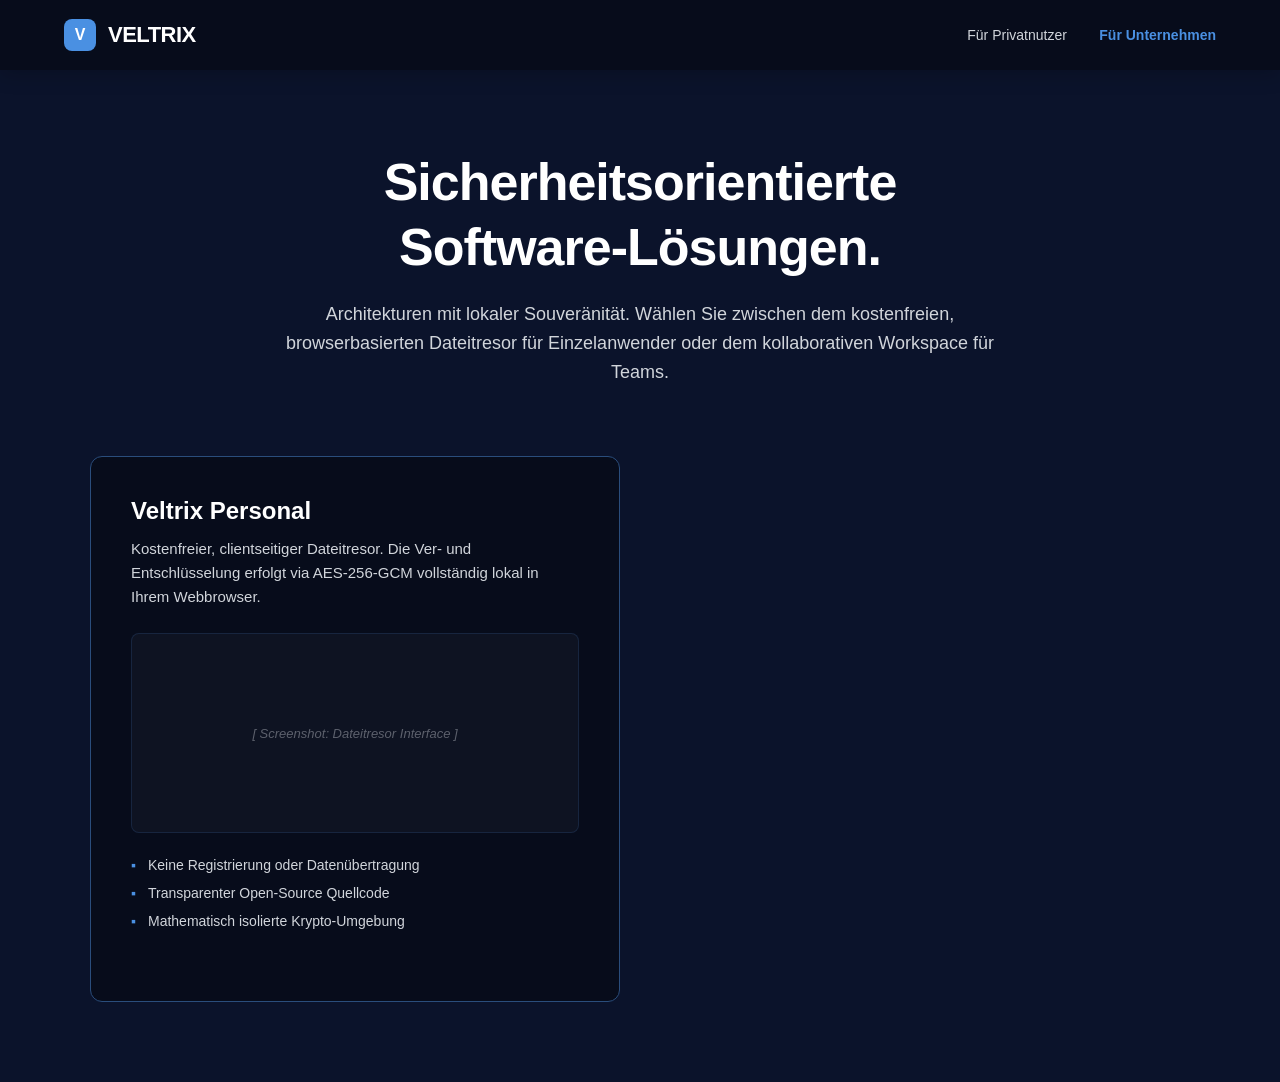
==== index.html @ bc8dcb44 "Remove Veltrix Business features and descriptions Removed several lines of text and features related" ====
<!DOCTYPE html>
<html lang="de">
<head>
    <meta charset="UTF-8">
    <meta name="viewport" content="width=device-width, initial-scale=1.0">
    <title>Veltrix | Secure Data Solutions</title>
    <style>
        /* Farbpalette definieren */
        :root {
            --midnight-navy: #0B132B; /* Satter, tiefer Grundton */
            --midnight-dark: #070C1B; /* Nuance dunkler für Tiefenwirkung */
            --steel-blue: #4A90E2;    /* Hochwertiger Akzentton */
            --steel-muted: #2A4D7C;   /* Dezente Rahmen und Linien */
            --ice-grey: #D1D5DB;      /* Erstklassige Textlesbarkeit */
            --white: #FFFFFF;         /* Reine Kontraste */
        }

        /* Basis-Reset & Typografie */
        * {
            box-sizing: border-box;
            margin: 0;
            padding: 0;
        }
        body {
            font-family: -apple-system, BlinkMacSystemFont, "Segoe UI", Roboto, Helvetica, Arial, sans-serif;
            background-color: var(--midnight-navy);
            color: var(--ice-grey);
            min-height: 100vh;
            display: flex;
            flex-direction: column;
            justify-content: space-between;
            overflow-x: hidden;
        }

        /* Subtile, edle Animation beim Laden */
        @keyframes fadeIn {
            from { opacity: 0; transform: translateY(10px); }
            to { opacity: 1; transform: translateY(0); }
        }

        /* Header & Navigation */
        header {
            background-color: var(--midnight-dark);
            border-b: 1px solid var(--steel-muted);
            box-shadow: 0 4px 20px rgba(0, 0, 0, 0.2);
            position: sticky;
            top: 0;
            z-index: 100;
        }
        .header-container {
            max-width: 1200px;
            margin: 0 auto;
            padding: 0 24px;
            height: 70px;
            display: flex;
            align-items: center;
            justify-content: space-between;
        }
        .logo-area {
            display: flex;
            align-items: center;
            gap: 12px;
        }
        .app-icon {
            width: 32px;
            height: 32px;
            background-color: var(--steel-blue);
            border-radius: 8px;
            display: flex;
            align-items: center;
            justify-content: center;
            font-weight: 800;
            color: var(--white);
            font-size: 16px;
        }
        .logo-text {
            font-size: 22px;
            font-weight: 700;
            color: var(--white);
            letter-spacing: -0.5px;
        }
        nav a {
            font-size: 14px;
            font-weight: 500;
            text-decoration: none;
            margin-left: 28px;
            transition: color 0.25s ease;
        }
        .nav-personal { color: var(--ice-grey); }
        .nav-personal:hover { color: var(--white); }
        .nav-business { color: var(--steel-blue); font-weight: 600; }
        .nav-business:hover { color: #6ba4e8; }

        /* Hauptbereich */
        main {
            flex: 1;
            display: flex;
            flex-direction: column;
            align-items: center;
            justify-content: center;
            padding: 80px 24px;
            max-width: 1200px;
            margin: 0 auto;
            width: 100%;
            animation: fadeIn 0.8s ease-out;
        }
        .hero {
            text-align: center;
            max-width: 750px;
            margin-bottom: 70px;
        }
        h1 {
            font-size: 38px;
            font-weight: 700;
            color: var(--white);
            letter-spacing: -1px;
            line-height: 1.25;
            margin-bottom: 20px;
        }
        @media (min-width: 768px) {
            h1 { font-size: 52px; }
        }
        .subtitle {
            font-size: 18px;
            color: var(--ice-grey);
            line-height: 1.6;
            font-weight: 400;
        }

        /* Zwei-Säulen-Layout */
        .grid {
            display: grid;
            grid-template-columns: 1fr;
            gap: 40px;
            width: 100%;
            max-width: 1100px;
        }
        @media (min-width: 768px) {
            .grid { grid-template-columns: 1fr 1fr; }
        }

        /* Card Design: Ruhig, mathematisch exakt */
        .card {
            background-color: var(--midnight-dark);
            border: 1px solid var(--steel-muted);
            border-radius: 12px;
            padding: 40px;
            display: flex;
            flex-direction: column;
            justify-content: space-between;
            transition: transform 0.3s ease, border-color 0.3s ease;
        }
        .card:hover {
            transform: translateY(-4px);
            border-color: var(--steel-blue);
        }

        .card-header {
            margin-bottom: 24px;
        }
        .card-title {
            font-size: 24px;
            font-weight: 600;
            color: var(--white);
            margin-bottom: 12px;
        }
        .card-description {
            font-size: 15px;
            color: var(--ice-grey);
            line-height: 1.6;
        }

        /* Platzhalter für echte Software-Screenshots */
        .screenshot-container {
            width: 100%;
            height: 200px;
            background-color: rgba(255, 255, 255, 0.03);
            border: 1px solid rgba(74, 144, 226, 0.15);
            border-radius: 8px;
            margin: 24px 0;
            display: flex;
            align-items: center;
            justify-content: center;
            overflow: hidden;
        }
        .screenshot-placeholder {
            font-size: 13px;
            color: rgba(209, 213, 219, 0.4);
            font-style: italic;
        }
        /* Wenn du Screenshots hast, ersetzt du das div oben durch:
           <img src="img/screenshot.png" alt="Veltrix Software" class="screenshot-img"> */
        .screenshot-img {
            width: 100%;
            height: 100%;
            object-fit: cover;
        }

        /* Taktvolle Feature-Listen */
        .feature-list {
            list-style: none;
            margin-bottom: 32px;
        }
        .feature-item {
            font-size: 14px;
            color: var(--ice-grey);
            margin-bottom: 12px;
            display: flex;
            align-items: center;
        }
        .bullet {
            color: var(--steel-blue);
            margin-right: 12px;
            font-weight: bold;
        }

        /* Buttons ohne Schnörkel */
        .btn {
            display: block;
            width: 100%;
            text-align: center;
            text-decoration: none;
            padding: 14px 24px;
            border-radius: 6px;
            font-size: 15px;
            font-weight: 600;
            transition: background-color 0.2s ease, color 0.2s ease;
        }
        .btn-personal {
            background-color: transparent;
            color: var(--white);
            border: 1px solid var(--ice-grey);
        }
        .btn-personal:hover {
            background-color: var(--white);
            color: var(--midnight-navy);
        }
        .btn-business {
            background-color: var(--steel-blue);
            color: var(--white);
            border: 1px solid var(--steel-blue);
        }
        .btn-business:hover {
            background-color: #357ABD;
            border-color: #357ABD;
        }

        /* Footer */
        footer {
            background-color: var(--midnight-dark);
            border-top: 1px solid rgba(7A, 144, 226, 0.1);
            padding: 24px;
            text-align: center;
            font-size: 13px;
            color: rgba(209, 213, 219, 0.5);
        }
    </style>
</head>
<body>

    <!-- Header / Navigation -->
    <header>
        <div class="header-container">
            <div class="logo-area">
                <!-- Einheitliches, schlichtes App-Icon (V-Symbol im Quadrat) -->
                <div class="app-icon">V</div>
                <div class="logo-text">VELTRIX</div>
            </div>
            <nav>
                <a href="/personal.html" class="nav-personal">Für Privatnutzer</a>
                <a href="/business.html" class="nav-business">Für Unternehmen</a>
            </nav>
        </div>
    </header>

    <!-- Main Content -->
    <main>
        <div class="hero">
            <h1>Sicherheitsorientierte Software-Lösungen.</h1>
            <p class="subtitle">
                Architekturen mit lokaler Souveränität. Wählen Sie zwischen dem kostenfreien, browserbasierten Dateitresor für Einzelanwender oder dem kollaborativen Workspace für Teams.
            </p>
        </div>

        <!-- Zwei-Spalten-Layout -->
        <div class="grid">
            
            <!-- Säule 1: Veltrix Personal -->
            <div class="card">
                <div>
                    <div class="card-header">
                        <div class="card-title">Veltrix Personal</div>
                        <p class="card-description">
                            Kostenfreier, clientseitiger Dateitresor. Die Ver- und Entschlüsselung erfolgt via AES-256-GCM vollständig lokal in Ihrem Webbrowser.
                        </p>
                    </div>

                    <!-- Screenshot Platzhalter (Hier später dein Bild rein) -->
                    <div class="screenshot-container">
                        <div class="screenshot-placeholder">[ Screenshot: Dateitresor Interface ]</div>
                    </div>

                    <ul class="feature-list">
                        <li class="feature-item"><span class="bullet">▪</span> Keine Registrierung oder Datenübertragung</li>
                        <li class="feature-item"><span class="bullet">▪</span> Transparenter Open-Source Quellcode</li>
                        <li class="feature-item"><span class="bullet">▪</span> Mathematisch isolierte Krypto-Umgebung</li>
                    </ul>
                </div>
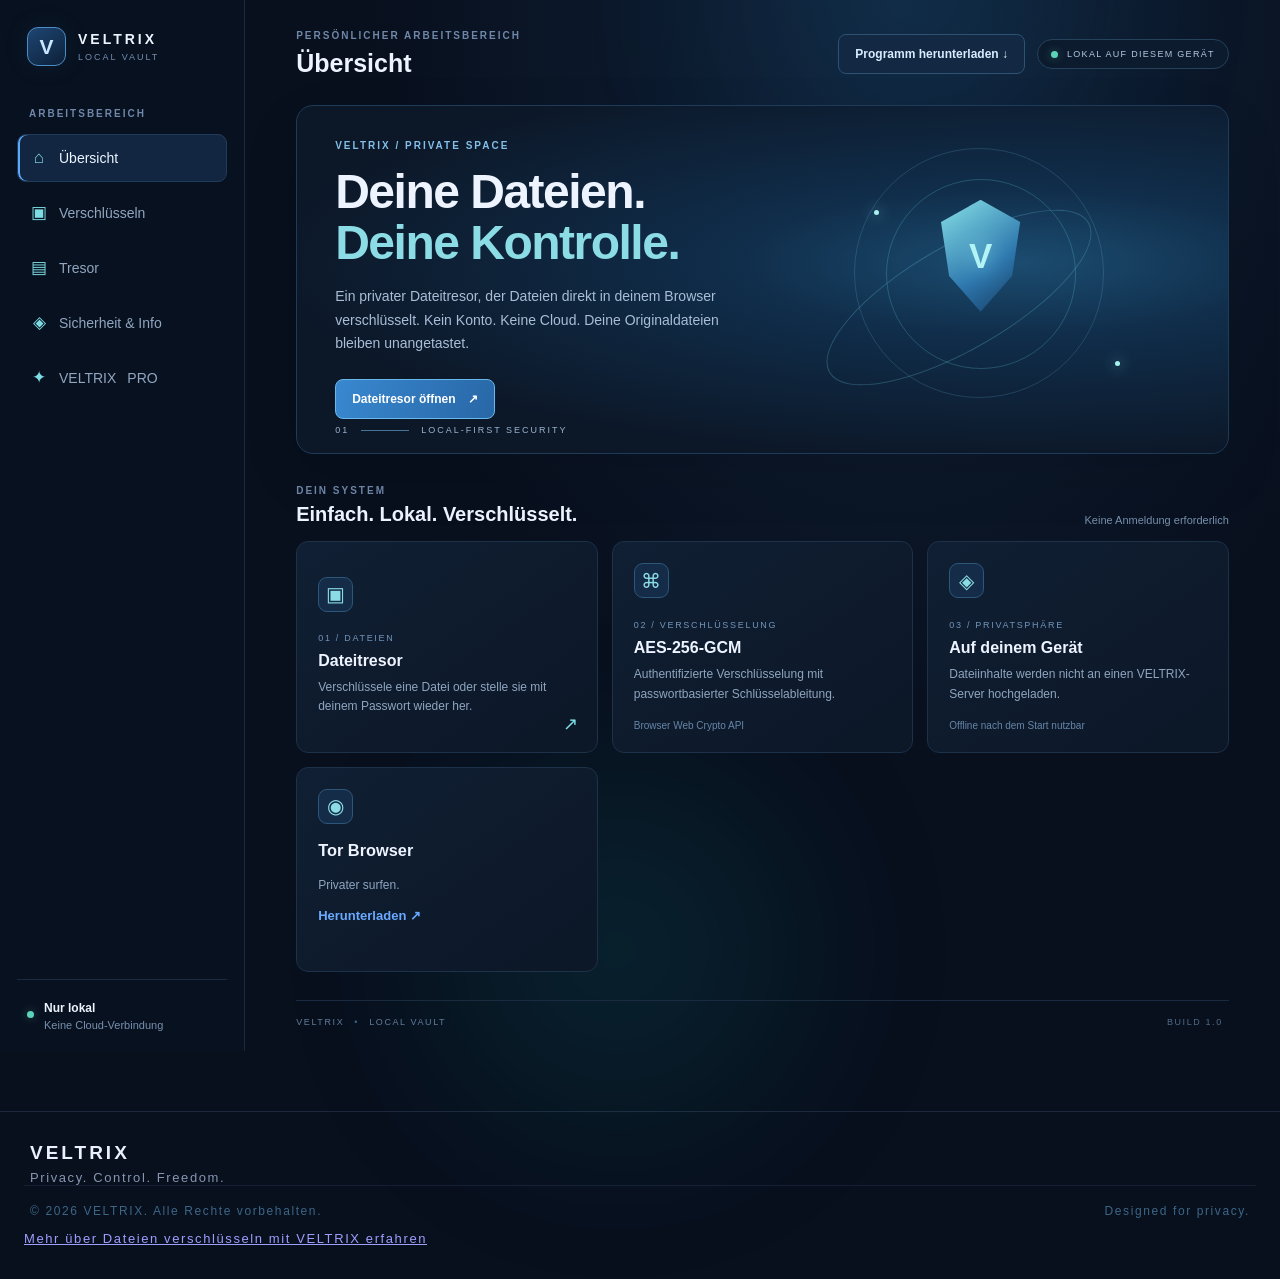
==== commit 02fe5458: "Refactor index.html with new metadata and structure Updated HTML structure and metadata for VELTRIX " ====
--- a/index.html
+++ b/index.html
@@ -1,310 +1,648 @@
-<!DOCTYPE html>
+<!doctype html>
 <html lang="de">
 <head>
-    <meta charset="UTF-8">
-    <meta name="viewport" content="width=device-width, initial-scale=1.0">
-    <title>Veltrix | Secure Data Solutions</title>
-    <style>
-        /* Farbpalette definieren */
-        :root {
-            --midnight-navy: #0B132B; /* Satter, tiefer Grundton */
-            --midnight-dark: #070C1B; /* Nuance dunkler für Tiefenwirkung */
-            --steel-blue: #4A90E2;    /* Hochwertiger Akzentton */
-            --steel-muted: #2A4D7C;   /* Dezente Rahmen und Linien */
-            --ice-grey: #D1D5DB;      /* Erstklassige Textlesbarkeit */
-            --white: #FFFFFF;         /* Reine Kontraste */
-        }
-
-        /* Basis-Reset & Typografie */
-        * {
-            box-sizing: border-box;
-            margin: 0;
-            padding: 0;
-        }
-        body {
-            font-family: -apple-system, BlinkMacSystemFont, "Segoe UI", Roboto, Helvetica, Arial, sans-serif;
-            background-color: var(--midnight-navy);
-            color: var(--ice-grey);
-            min-height: 100vh;
-            display: flex;
-            flex-direction: column;
-            justify-content: space-between;
-            overflow-x: hidden;
-        }
-
-        /* Subtile, edle Animation beim Laden */
-        @keyframes fadeIn {
-            from { opacity: 0; transform: translateY(10px); }
-            to { opacity: 1; transform: translateY(0); }
-        }
-
-        /* Header & Navigation */
-        header {
-            background-color: var(--midnight-dark);
-            border-b: 1px solid var(--steel-muted);
-            box-shadow: 0 4px 20px rgba(0, 0, 0, 0.2);
-            position: sticky;
-            top: 0;
-            z-index: 100;
-        }
-        .header-container {
-            max-width: 1200px;
-            margin: 0 auto;
-            padding: 0 24px;
-            height: 70px;
-            display: flex;
-            align-items: center;
-            justify-content: space-between;
-        }
-        .logo-area {
-            display: flex;
-            align-items: center;
-            gap: 12px;
-        }
-        .app-icon {
-            width: 32px;
-            height: 32px;
-            background-color: var(--steel-blue);
-            border-radius: 8px;
-            display: flex;
-            align-items: center;
-            justify-content: center;
-            font-weight: 800;
-            color: var(--white);
-            font-size: 16px;
-        }
-        .logo-text {
-            font-size: 22px;
-            font-weight: 700;
-            color: var(--white);
-            letter-spacing: -0.5px;
-        }
-        nav a {
-            font-size: 14px;
-            font-weight: 500;
-            text-decoration: none;
-            margin-left: 28px;
-            transition: color 0.25s ease;
-        }
-        .nav-personal { color: var(--ice-grey); }
-        .nav-personal:hover { color: var(--white); }
-        .nav-business { color: var(--steel-blue); font-weight: 600; }
-        .nav-business:hover { color: #6ba4e8; }
-
-        /* Hauptbereich */
-        main {
-            flex: 1;
-            display: flex;
-            flex-direction: column;
-            align-items: center;
-            justify-content: center;
-            padding: 80px 24px;
-            max-width: 1200px;
-            margin: 0 auto;
-            width: 100%;
-            animation: fadeIn 0.8s ease-out;
-        }
-        .hero {
-            text-align: center;
-            max-width: 750px;
-            margin-bottom: 70px;
-        }
-        h1 {
-            font-size: 38px;
-            font-weight: 700;
-            color: var(--white);
-            letter-spacing: -1px;
-            line-height: 1.25;
-            margin-bottom: 20px;
-        }
-        @media (min-width: 768px) {
-            h1 { font-size: 52px; }
-        }
-        .subtitle {
-            font-size: 18px;
-            color: var(--ice-grey);
-            line-height: 1.6;
-            font-weight: 400;
-        }
-
-        /* Zwei-Säulen-Layout */
-        .grid {
-            display: grid;
-            grid-template-columns: 1fr;
-            gap: 40px;
-            width: 100%;
-            max-width: 1100px;
-        }
-        @media (min-width: 768px) {
-            .grid { grid-template-columns: 1fr 1fr; }
-        }
-
-        /* Card Design: Ruhig, mathematisch exakt */
-        .card {
-            background-color: var(--midnight-dark);
-            border: 1px solid var(--steel-muted);
-            border-radius: 12px;
-            padding: 40px;
-            display: flex;
-            flex-direction: column;
-            justify-content: space-between;
-            transition: transform 0.3s ease, border-color 0.3s ease;
-        }
-        .card:hover {
-            transform: translateY(-4px);
-            border-color: var(--steel-blue);
-        }
-
-        .card-header {
-            margin-bottom: 24px;
-        }
-        .card-title {
-            font-size: 24px;
-            font-weight: 600;
-            color: var(--white);
-            margin-bottom: 12px;
-        }
-        .card-description {
-            font-size: 15px;
-            color: var(--ice-grey);
-            line-height: 1.6;
-        }
-
-        /* Platzhalter für echte Software-Screenshots */
-        .screenshot-container {
-            width: 100%;
-            height: 200px;
-            background-color: rgba(255, 255, 255, 0.03);
-            border: 1px solid rgba(74, 144, 226, 0.15);
-            border-radius: 8px;
-            margin: 24px 0;
-            display: flex;
-            align-items: center;
-            justify-content: center;
-            overflow: hidden;
-        }
-        .screenshot-placeholder {
-            font-size: 13px;
-            color: rgba(209, 213, 219, 0.4);
-            font-style: italic;
-        }
-        /* Wenn du Screenshots hast, ersetzt du das div oben durch:
-           <img src="img/screenshot.png" alt="Veltrix Software" class="screenshot-img"> */
-        .screenshot-img {
-            width: 100%;
-            height: 100%;
-            object-fit: cover;
-        }
-
-        /* Taktvolle Feature-Listen */
-        .feature-list {
-            list-style: none;
-            margin-bottom: 32px;
-        }
-        .feature-item {
-            font-size: 14px;
-            color: var(--ice-grey);
-            margin-bottom: 12px;
-            display: flex;
-            align-items: center;
-        }
-        .bullet {
-            color: var(--steel-blue);
-            margin-right: 12px;
-            font-weight: bold;
-        }
-
-        /* Buttons ohne Schnörkel */
-        .btn {
-            display: block;
-            width: 100%;
-            text-align: center;
-            text-decoration: none;
-            padding: 14px 24px;
-            border-radius: 6px;
-            font-size: 15px;
-            font-weight: 600;
-            transition: background-color 0.2s ease, color 0.2s ease;
-        }
-        .btn-personal {
-            background-color: transparent;
-            color: var(--white);
-            border: 1px solid var(--ice-grey);
-        }
-        .btn-personal:hover {
-            background-color: var(--white);
-            color: var(--midnight-navy);
-        }
-        .btn-business {
-            background-color: var(--steel-blue);
-            color: var(--white);
-            border: 1px solid var(--steel-blue);
-        }
-        .btn-business:hover {
-            background-color: #357ABD;
-            border-color: #357ABD;
-        }
-
-        /* Footer */
-        footer {
-            background-color: var(--midnight-dark);
-            border-top: 1px solid rgba(7A, 144, 226, 0.1);
-            padding: 24px;
-            text-align: center;
-            font-size: 13px;
-            color: rgba(209, 213, 219, 0.5);
-        }
-    </style>
+  <link rel="icon" type="image/png" href="logo.png">
+  <meta charset="utf-8">
+  <meta name="viewport" content="width=device-width, initial-scale=1">
+  <meta name="color-scheme" content="dark">
+
+  <title>VELTRIX – Local Tools & Pro Experience</title>
+
+  <meta name="description" content="VELTRIX bietet lokale Dateiverwaltung, Verschlüsselung und eine erweiterte Premium-Erfahrung.">
+
+  <meta name="robots" content="index, follow">
+
+  <meta http-equiv="Content-Security-Policy" content="default-src 'self' blob: data:; script-src 'self'; style-src 'self'; img-src 'self' data:; connect-src 'self'; object-src 'none'; base-uri 'self'; form-action 'none'">
+
+  <link rel="stylesheet" href="style.css">
+  <script src="app.js" defer></script>
 </head>
+
 <body>
-
-    <!-- Header / Navigation -->
-    <header>
-        <div class="header-container">
-            <div class="logo-area">
-                <!-- Einheitliches, schlichtes App-Icon (V-Symbol im Quadrat) -->
-                <div class="app-icon">V</div>
-                <div class="logo-text">VELTRIX</div>
-            </div>
-            <nav>
-                <a href="/personal.html" class="nav-personal">Für Privatnutzer</a>
-                <a href="/business.html" class="nav-business">Für Unternehmen</a>
-            </nav>
-        </div>
-    </header>
-
-    <!-- Main Content -->
-    <main>
+  <div class="ambient ambient-one"></div>
+  <div class="ambient ambient-two"></div>
+
+  <div class="shell">
+
+    <aside class="sidebar">
+      <a class="brand" href="#home" aria-label="VELTRIX Übersicht">
+        <span class="brand-mark">V</span>
+        <span class="brand-copy">
+          <strong>VELTRIX</strong>
+          <small>LOCAL VAULT</small>
+        </span>
+      </a>
+
+      <div class="nav-caption">ARBEITSBEREICH</div>
+
+      <button class="nav-item active" data-view="home">
+        <span class="nav-symbol">⌂</span> Übersicht
+      </button>
+
+      <button class="nav-item" data-view="vault">
+        <span class="nav-symbol">▣</span> Verschlüsseln
+      </button>
+
+      <button class="nav-item" data-view="safe">
+        <span class="nav-symbol">▤</span> Tresor
+      </button>
+
+      <button class="nav-item" data-view="privacy">
+        <span class="nav-symbol">◈</span> Sicherheit & Info
+      </button>
+
+      <button class="nav-item pro-nav-item" data-view="pro">
+        <span class="nav-symbol">✦</span>
+        VELTRIX
+        <span class="pro-nav-label">PRO</span>
+      </button>
+
+      <div class="sidebar-bottom">
+        <span class="status-dot"></span>
+        <div>
+          <strong>Nur lokal</strong>
+          <small>Keine Cloud-Verbindung</small>
+        </div>
+      </div>
+    </aside>
+
+    <main class="main">
+
+      <header class="topbar">
+        <div>
+          <div class="eyebrow">PERSÖNLICHER ARBEITSBEREICH</div>
+          <h1 id="page-title">Übersicht</h1>
+        </div>
+
+        <div class="top-actions">
+          <a class="button button-secondary download-button"
+             href="VELTRIX-Programm.zip" download>
+            Programm herunterladen ↓
+          </a>
+
+          <div class="local-badge">
+            <span class="status-dot"></span>
+            LOKAL AUF DIESEM GERÄT
+          </div>
+        </div>
+      </header>
+
+      <!-- HOME -->
+      <section class="view active" id="view-home">
+
         <div class="hero">
-            <h1>Sicherheitsorientierte Software-Lösungen.</h1>
-            <p class="subtitle">
-                Architekturen mit lokaler Souveränität. Wählen Sie zwischen dem kostenfreien, browserbasierten Dateitresor für Einzelanwender oder dem kollaborativen Workspace für Teams.
+          <div class="hero-copy">
+            <div class="eyebrow hero-eyebrow">VELTRIX / PRIVATE SPACE</div>
+
+            <h2>Deine Dateien.<br><em>Deine Kontrolle.</em></h2>
+
+            <p>
+              Ein privater Dateitresor, der Dateien direkt in deinem
+              Browser verschlüsselt. Kein Konto. Keine Cloud.
+              Deine Originaldateien bleiben unangetastet.
             </p>
-        </div>
-
-        <!-- Zwei-Spalten-Layout -->
-        <div class="grid">
+
+            <button class="button button-primary" data-go="vault">
+              Dateitresor öffnen <span>↗</span>
+            </button>
+          </div>
+
+          <div class="hero-art" aria-hidden="true">
+            <div class="halo halo-a"></div>
+            <div class="halo halo-b"></div>
+            <div class="orbit"></div>
+            <div class="gem"><span>V</span></div>
+            <div class="spark spark-a"></div>
+            <div class="spark spark-b"></div>
+          </div>
+
+          <div class="hero-foot">
+            <span>01</span>
+            <span class="hero-line"></span>
+            <span>LOCAL-FIRST SECURITY</span>
+          </div>
+        </div>
+
+        <div class="section-head">
+          <div>
+            <div class="eyebrow">DEIN SYSTEM</div>
+            <h3>Einfach. Lokal. Verschlüsselt.</h3>
+          </div>
+          <span class="quiet">Keine Anmeldung erforderlich</span>
+        </div>
+
+        <div class="feature-grid">
+
+          <button class="feature-card" data-go="vault">
+            <span class="feature-icon">▣</span>
+            <span class="feature-tag">01 / DATEIEN</span>
+            <h4>Dateitresor</h4>
+            <p>Verschlüssele eine Datei oder stelle sie mit deinem Passwort wieder her.</p>
+            <span class="card-arrow">↗</span>
+          </button>
+
+          <div class="feature-card static-card">
+            <span class="feature-icon">⌘</span>
+            <span class="feature-tag">02 / VERSCHLÜSSELUNG</span>
+            <h4>AES-256-GCM</h4>
+            <p>Authentifizierte Verschlüsselung mit passwortbasierter Schlüsselableitung.</p>
+            <span class="card-footnote">Browser Web Crypto API</span>
+          </div>
+
+          <div class="feature-card static-card">
+            <span class="feature-icon">◈</span>
+            <span class="feature-tag">03 / PRIVATSPHÄRE</span>
+            <h4>Auf deinem Gerät</h4>
+            <p>Dateiinhalte werden nicht an einen VELTRIX-Server hochgeladen.</p>
+            <span class="card-footnote">Offline nach dem Start nutzbar</span>
+          </div>
+
+          <a class="feature-card tor-feature"
+             href="https://www.torproject.org/download/"
+             target="_blank"
+             rel="noopener noreferrer">
+            <div class="feature-icon">◉</div>
+            <h3>Tor Browser</h3>
+            <p>Privater surfen.</p>
+            <span class="feature-link">Herunterladen ↗</span>
+          </a>
+
+        </div>
+
+        <footer>
+          VELTRIX <span>•</span> LOCAL VAULT
+          <span class="footer-right">BUILD 1.0</span>
+        </footer>
+      </section>
+
+      <!-- ENCRYPTION -->
+      <section class="view" id="view-vault">
+
+        <div class="page-intro">
+          <div>
+            <div class="eyebrow">PRIVATE STORAGE</div>
+            <h2>Dateitresor</h2>
+            <p>
+              Erstelle eine verschlüsselte <strong>.vltx</strong>-Kopie
+              oder entschlüssele eine Datei, die du bereits mit VELTRIX erstellt hast.
+            </p>
+          </div>
+          <div class="intro-icon">▣</div>
+        </div>
+
+        <div class="vault-grid">
+
+          <article class="panel">
+            <div class="panel-title">
+              <span class="step-number">01</span>
+              <div>
+                <h3>Datei verschlüsseln</h3>
+                <p>Wähle die Datei, die du schützen möchtest.</p>
+              </div>
+            </div>
+
+            <label for="encrypt-file">Datei</label>
+            <input id="encrypt-file" type="file">
+
+            <label for="encrypt-password">Passwort</label>
+            <input id="encrypt-password" type="password"
+                   autocomplete="new-password"
+                   placeholder="Mindestens 12 Zeichen"
+                   minlength="12">
+
+            <div class="password-hint">
+              Verwende ein langes, einzigartiges Passwort.
+            </div>
+
+            <button id="encrypt-button"
+                    class="button button-primary button-full">
+              <span>Verschlüsseln & herunterladen</span>
+              <span>↓</span>
+            </button>
+
+            <div id="encrypt-status"
+                 class="status-message"
+                 role="status"
+                 aria-live="polite"></div>
+          </article>
+
+          <article class="panel">
+            <div class="panel-title">
+              <span class="step-number step-muted">02</span>
+              <div>
+                <h3>Datei entschlüsseln</h3>
+                <p>Stelle deine Originaldatei mit dem Passwort wieder her.</p>
+              </div>
+            </div>
+
+            <label for="decrypt-file">VELTRIX-Datei (.vltx)</label>
+            <input id="decrypt-file" type="file"
+                   accept=".vltx,application/octet-stream">
+
+            <label for="decrypt-password">Passwort</label>
+            <input id="decrypt-password" type="password"
+                   autocomplete="current-password"
+                   placeholder="Passwort eingeben">
+
+            <div class="password-hint">
+              Es wird nur die ausgewählte Datei verarbeitet.
+            </div>
+
+            <button id="decrypt-button"
+                    class="button button-secondary button-full">
+              <span>Entschlüsseln & herunterladen</span>
+              <span>↓</span>
+            </button>
+
+            <div id="decrypt-status"
+                 class="status-message"
+                 role="status"
+                 aria-live="polite"></div>
+          </article>
+
+        </div>
+
+        <div class="processing-note">
+          <span>◈</span>
+          Die Verarbeitung findet in deinem Browser statt.
+          Es wird keine Netzwerkverbindung zum Verschlüsseln
+          oder Entschlüsseln benötigt.
+        </div>
+      </section>
+
+      <!-- VAULT -->
+      <section class="view" id="view-safe">
+
+        <div class="page-intro">
+          <div>
+            <div class="eyebrow">PRIVATE FILE STORAGE</div>
+            <h2>Dein Tresor</h2>
+            <p>
+              Füge Dateien hinzu. Sie werden vor dem Speichern lokal
+              verschlüsselt und bleiben in diesem Browser auf diesem Gerät.
+            </p>
+          </div>
+          <div class="intro-icon">▤</div>
+        </div>
+
+        <!-- FREE VAULT -->
+        <div class="panel vault-manager">
+
+          <div class="panel-title">
+            <span class="step-number">01</span>
+            <div>
+              <h3>Dein persönlicher Tresor</h3>
+              <p>Die bewährte VELTRIX-Funktion für deinen lokalen Speicher.</p>
+            </div>
+          </div>
+
+          <label for="safe-files">Dateien auswählen</label>
+          <input id="safe-files" type="file" multiple>
+
+          <label for="safe-password">Tresor-Passwort</label>
+          <input id="safe-password" type="password"
+                 autocomplete="new-password"
+                 placeholder="Mindestens 12 Zeichen"
+                 minlength="12">
+
+          <button id="safe-add"
+                  class="button button-primary button-full">
+            <span>Verschlüsseln & im Tresor speichern</span>
+            <span>＋</span>
+          </button>
+
+          <div id="safe-status"
+               class="status-message"
+               role="status"
+               aria-live="polite"></div>
+        </div>
+
+        <div class="section-head vault-list-head">
+          <div>
+            <div class="eyebrow">DEIN SPEICHER</div>
+            <h3>Gespeicherte Dateien</h3>
+          </div>
+          <button id="safe-refresh"
+                  class="button button-secondary">
+            Aktualisieren ↻
+          </button>
+        </div>
+
+        <div id="safe-list" class="safe-list">
+          <div class="empty-state">
+            Dein Tresor ist noch leer. Füge oben eine Datei hinzu.
+          </div>
+        </div>
+
+        <div class="processing-note">
+          <span>◈</span>
+          Die Tresordateien werden verschlüsselt in diesem Browser
+          gespeichert (IndexedDB). Browserdaten löschen kann
+          lokale Tresordateien entfernen.
+        </div>
+
+        <!-- PRO MULTIPLE VAULTS -->
+        <div class="section-head pro-vault-heading">
+          <div>
+            <div class="eyebrow pro-eyebrow">VELTRIX PRO</div>
+            <h3>Multiple Vaults</h3>
+          </div>
+          <span class="pro-coming-label">PRO FEATURE</span>
+        </div>
+
+        <div class="panel pro-vault-manager" id="pro-vault-manager">
+
+          <div class="panel-title">
+            <span class="step-number">✦</span>
+            <div>
+              <h3>Mehrere Tresore. Ein Workspace.</h3>
+              <p>
+                Organisiere deine Dateien in getrennten,
+                individuell geschützten Bereichen.
+              </p>
+            </div>
+          </div>
+
+          <div class="pro-vault-preview">
+
+            <div class="pro-vault-preview-item">
+              <span class="feature-icon">▤</span>
+              <div>
+                <strong>Privater Tresor</strong>
+                <small>Persönliche Dateien</small>
+              </div>
+              <span class="pro-feature-state">PREVIEW</span>
+            </div>
+
+            <div class="pro-vault-preview-item">
+              <span class="feature-icon">▤</span>
+              <div>
+                <strong>Schule</strong>
+                <small>Dokumente und Projekte</small>
+              </div>
+              <span class="pro-feature-state">PREVIEW</span>
+            </div>
+
+            <div class="pro-vault-preview-item">
+              <span class="feature-icon">▤</span>
+              <div>
+                <strong>Projekte</strong>
+                <small>Eigene Arbeitsbereiche</small>
+              </div>
+              <span class="pro-feature-state">PREVIEW</span>
+            </div>
+
+          </div>
+
+          <div class="processing-note">
+            <span>◈</span>
+            Die Verwaltung mehrerer Tresore befindet sich in Entwicklung.
+            Deine bisherigen Dateien bleiben davon unberührt.
+          </div>
+
+          <button class="button button-secondary button-full"
+                  data-go="pro">
+            VELTRIX Pro entdecken <span>↗</span>
+          </button>
+
+        </div>
+      </section>
+
+      <!-- PRIVACY -->
+      <section class="view" id="view-privacy">
+
+        <div class="page-intro">
+          <div>
+            <div class="eyebrow">DEVICE & PRIVACY</div>
+            <h2>Sicherheit & Info</h2>
+            <p>Die wichtigsten Funktionen von VELTRIX auf einen Blick.</p>
+          </div>
+          <div class="intro-icon">◈</div>
+        </div>
+
+       
+<div class="info-list">
+
+  <article>
+    <span class="info-check">✓</span>
+    <div>
+      <h3>Lokale Verarbeitung</h3>
+      <p>Die ausgewählte Datei wird direkt in deinem Browser verarbeitet und nicht an einen VELTRIX-Server gesendet.</p>
+    </div>
+  </article>
+
+  <article>
+    <span class="info-check">✓</span>
+    <div>
+      <h3>AES-256-GCM</h3>
+      <p>Die Dateiinhalte werden mit authentifizierter AES-GCM-Verschlüsselung geschützt.</p>
+    </div>
+  </article>
+
+  <article>
+    <span class="info-check">✓</span>
+    <div>
+      <h3>Passwortbasierter Schlüssel</h3>
+      <p>PBKDF2-SHA-256 und ein zufälliger Salt leiten aus deinem Passwort den Verschlüsselungsschlüssel ab.</p>
+    </div>
+  </article>
+
+  <article>
+    <span class="info-check">✓</span>
+    <div>
+      <h3>Einfacher Dateiexport</h3>
+      <p>Verschlüsselte und wiederhergestellte Dateien werden als Downloads gespeichert. Deine ausgewählte Originaldatei bleibt unverändert.</p>
+    </div>
+  </article>
+
+  <article class="info-legal-card">
+    <a class="info-legal-link" href="impressum.html">
+      <span class="info-check">✓</span>
+      <div>
+        <h3>Impressum</h3>
+        <p>Informationen über den Betreiber, die Website und Kontaktmöglichkeiten.</p>
+        <span class="info-card-action">Impressum ansehen ↗</span>
+      </div>
+    </a>
+  </article>
+
+  <article class="info-legal-card">
+    <a class="info-legal-link" href="datenschutz.html">
+      <span class="info-check">✓</span>
+      <div>
+        <h3>Datenschutzerklärung</h3>
+        <p>Erfahre, wie VELTRIX mit personenbezogenen Daten und deiner Privatsphäre umgeht.</p>
+        <span class="info-card-action">Datenschutz ansehen ↗</span>
+      </div>
+    </a>
+  </article>
+
+</div>
+
             
-            <!-- Säule 1: Veltrix Personal -->
-            <div class="card">
-                <div>
-                    <div class="card-header">
-                        <div class="card-title">Veltrix Personal</div>
-                        <p class="card-description">
-                            Kostenfreier, clientseitiger Dateitresor. Die Ver- und Entschlüsselung erfolgt via AES-256-GCM vollständig lokal in Ihrem Webbrowser.
-                        </p>
-                    </div>
-
-                    <!-- Screenshot Platzhalter (Hier später dein Bild rein) -->
-                    <div class="screenshot-container">
-                        <div class="screenshot-placeholder">[ Screenshot: Dateitresor Interface ]</div>
-                    </div>
-
-                    <ul class="feature-list">
-                        <li class="feature-item"><span class="bullet">▪</span> Keine Registrierung oder Datenübertragung</li>
-                        <li class="feature-item"><span class="bullet">▪</span> Transparenter Open-Source Quellcode</li>
-                        <li class="feature-item"><span class="bullet">▪</span> Mathematisch isolierte Krypto-Umgebung</li>
-                    </ul>
-                </div>
-
-
+      </section>
+
+      <!-- PRO -->
+      
+
+      <section class="view pro-view" id="view-pro">
+
+        <div class="pro-hero">
+
+          <div class="pro-hero-copy">
+            <div class="pro-kicker">
+              <span class="pro-kicker-line"></span>
+              VELTRIX / PREMIUM EXPERIENCE
+            </div>
+
+            <h2>More control.<br><em>More possibilities.</em></h2>
+
+            <p>
+              Discover the next level of the VELTRIX experience.
+              Powerful tools for a more organized, personal
+              and controlled workspace.
+            </p>
+
+            <span class="pro-status">COMING SOON</span>
+          </div>
+
+          <div class="pro-orb" aria-hidden="true">
+            <div class="pro-orb-ring"></div>
+            <div class="pro-orb-core">V</div>
+            <span class="pro-orb-spark pro-spark-one"></span>
+            <span class="pro-orb-spark pro-spark-two"></span>
+          </div>
+
+          <div class="pro-hero-foot">
+            <span>VELTRIX PRO</span>
+            <span class="pro-hero-line"></span>
+            <span>BUILT FOR MORE</span>
+          </div>
+        </div>
+
+        <div class="pro-section-heading">
+          <div>
+            <div class="eyebrow pro-eyebrow">THE PREMIUM EXPERIENCE</div>
+            <h3>Designed for those who want more.</h3>
+          </div>
+          <span class="pro-coming-label">PLANNED FEATURES</span>
+        </div>
+
+        <div class="pro-feature-grid">
+
+          <article class="pro-feature-card">
+            <span class="pro-feature-icon">▣</span>
+            <span class="pro-feature-number">01 / STORAGE</span>
+            <h4>Multiple Vaults</h4>
+            <p>Create separate spaces for different projects, documents and personal files.</p>
+            <span class="pro-feature-state">IN DEVELOPMENT</span>
+          </article>
+
+          <article class="pro-feature-card">
+            <span class="pro-feature-icon">⌕</span>
+            <span class="pro-feature-number">02 / ORGANIZATION</span>
+            <h4>Advanced Organization</h4>
+            <p>Use custom tags, advanced filters and saved searches to find things faster.</p>
+            <span class="pro-feature-state">PLANNED</span>
+          </article>
+
+          <article class="pro-feature-card">
+            <span class="pro-feature-icon">▤</span>
+            <span class="pro-feature-number">03 / PRODUCTIVITY</span>
+            <h4>Bulk Actions</h4>
+            <p>Manage multiple files in fewer steps with carefully designed batch actions.</p>
+            <span class="pro-feature-state">PLANNED</span>
+          </article>
+
+          <article class="pro-feature-card">
+            <span class="pro-feature-icon">✧</span>
+            <span class="pro-feature-number">04 / PERSONALIZATION</span>
+            <h4>Personalization Studio</h4>
+            <p>Customize your workspace with themes, accent colors and layout options.</p>
+            <span class="pro-feature-state">PLANNED</span>
+          </article>
+
+          <article class="pro-feature-card">
+            <span class="pro-feature-icon">⤓</span>
+            <span class="pro-feature-number">05 / BACKUP</span>
+            <h4>Secure Backup & Restore</h4>
+            <p>Plan and manage backups for supported workspace data and settings.</p>
+            <span class="pro-feature-state">FUTURE UPDATE</span>
+          </article>
+
+          <article class="pro-feature-card">
+            <span class="pro-feature-icon">◷</span>
+            <span class="pro-feature-number">06 / HISTORY</span>
+            <h4>Activity History</h4>
+            <p>Review a local history of important workspace changes and actions.</p>
+            <span class="pro-feature-state">FUTURE UPDATE</span>
+          </article>
+
+          <article class="pro-feature-card">
+            <span class="pro-feature-icon">◈</span>
+            <span class="pro-feature-number">07 / CONTROL</span>
+            <h4>Security Center</h4>
+            <p>See relevant security and storage information in one clear overview.</p>
+            <span class="pro-feature-state">FUTURE UPDATE</span>
+          </article>
+
+          <article class="pro-feature-card">
+            <span class="pro-feature-icon">▦</span>
+            <span class="pro-feature-number">08 / WORKSPACE</span>
+            <h4>Advanced Dashboard</h4>
+            <p>Arrange shortcuts and workspace elements around the way you work.</p>
+            <span class="pro-feature-state">FUTURE UPDATE</span>
+          </article>
+
+        </div>
+
+        <div class="pro-bottom-banner">
+          <div>
+            <div class="pro-kicker">THE NEXT STEP</div>
+            <h3>VELTRIX Pro is in development.</h3>
+            <p>
+              We are shaping a more powerful experience.
+              Feature availability and pricing will be announced
+              when the product is ready.
+            </p>
+          </div>
+          <span class="pro-banner-mark">PRO</span>
+        </div>
+
+  
+<div class="pro-cta">
+  <button class="button button-primary button-full" disabled>
+    VELTRIX Pro kaufen · 2,99 €
+  </button>
+  
+</div>
+      
+
+      </section>
+
+    </main>
+  </div>
+
+  <!-- GLOBAL FOOTER -->
+  <footer class="veltrix-footer">
+
+    <div class="footer-brand">
+      <span class="footer-logo">VELTRIX</span>
+      <span class="footer-tagline">Privacy. Control. Freedom.</span>
+    </div>
+
+    <div class="footer-bottom">
+      <span>© 2026 VELTRIX. Alle Rechte vorbehalten.</span>
+      <span>Designed for privacy.</span>
+    </div>
+
+    <p>
+      <a href="dateien-verschluesseln.html">
+        Mehr über Dateien verschlüsseln mit VELTRIX erfahren
+      </a>
+    </p>
+
+  </footer>
+
+</body>
+</html>
--- a/style.css
+++ b/style.css
@@ -0,0 +1,212 @@
+
+:root{--bg:#080f1d;--panel:#0d192b;--line:#1c304a;--text:#edf4ff;--muted:#8ea3bf;--blue:#5ca8ff;--cyan:#7de0e5}*{box-sizing:border-box}body{margin:0;background:radial-gradient(ellipse at 70% 0%,#10233a 0,transparent 42%),var(--bg);color:var(--text);font:14px 'Segoe UI',Arial,sans-serif;min-height:100vh}.ambient{position:fixed;width:340px;height:340px;border-radius:50%;filter:blur(100px);opacity:.12;pointer-events:none}.ambient-one{background:#2186c7;top:-180px;right:15%}.ambient-two{background:#12b6b7;bottom:-220px;left:35%}.shell{min-height:100vh;display:flex;position:relative}.sidebar{width:245px;flex-shrink:0;background:#091321eF;border-right:1px solid #192b41;padding:27px 17px 20px;display:flex;flex-direction:column;backdrop-filter:blur(18px)}.brand{display:flex;align-items:center;gap:12px;padding:0 10px 42px;color:inherit;text-decoration:none}.brand-mark{width:39px;height:39px;display:grid;place-items:center;border:1px solid #4a8dc7;border-radius:11px;background:linear-gradient(145deg,#1e4673,#0d2039);font-size:21px;font-weight:700;color:#c6e7ff;box-shadow:0 0 25px #27689b24}.brand-copy strong{display:block;letter-spacing:3px}.brand-copy small{display:block;font-size:9px;letter-spacing:2px;color:#7290b3;margin-top:5px}.nav-caption,.eyebrow{font-size:10px;letter-spacing:2px;color:#6f88a9;font-weight:700}.nav-caption{padding:0 12px 12px}.nav-item{font:inherit;color:#91a6c1;border:1px solid transparent;background:transparent;text-align:left;padding:13px 12px;border-radius:9px;cursor:pointer;margin:3px 0;display:flex;align-items:center;gap:11px;transition:.18s}.nav-item:hover,.nav-item.active{background:#132641;color:#eaf5ff;border-color:#213b5a}.nav-item.active{box-shadow:inset 2px 0 var(--blue)}.nav-symbol{width:18px;text-align:center;color:#7ddde3;font-size:17px}.sidebar-bottom{margin-top:auto;border-top:1px solid #1a2b41;padding:19px 10px 0;display:flex;align-items:center;gap:10px}.status-dot{width:7px;height:7px;background:#5dd4ba;border-radius:50%;display:inline-block;box-shadow:0 0 10px #5dd4ba66;flex-shrink:0}.sidebar-bottom strong{font-size:12px}.sidebar-bottom small{display:block;color:#7890ae;font-size:11px;margin-top:4px}.main{min-width:0;flex:1;padding:30px clamp(20px,4vw,60px) 24px;max-width:1600px;margin:0 auto;width:100%}.topbar{display:flex;justify-content:space-between;align-items:center;gap:15px;margin-bottom:27px}.topbar h1{font-size:25px;margin:8px 0 0}.top-actions{display:flex;align-items:center;gap:12px}.local-badge{border:1px solid #24435b;background:#0c1b2d;border-radius:30px;padding:9px 13px;color:#b3c8e2;font-size:9px;letter-spacing:1.3px;display:flex;align-items:center;gap:9px;white-space:nowrap}.hero{min-height:310px;position:relative;overflow:hidden;border:1px solid #1e3b5a;border-radius:17px;background:radial-gradient(ellipse at 77% 45%,#1b4c70,#102d4a 28%,#0c1727 75%);padding:34px 38px;display:flex;align-items:center;box-shadow:0 22px 60px #00000016}.hero-copy{position:relative;z-index:2;max-width:440px}.hero-eyebrow{color:#83bfe8}.hero h2{font-size:clamp(32px,4vw,48px);letter-spacing:-1.5px;line-height:1.06;margin:16px 0}.hero h2 em{font-style:normal;color:#8bdce4}.hero p{color:#a9bed6;line-height:1.7;max-width:390px;margin:0 0 23px}.button{display:inline-flex;align-items:center;justify-content:center;gap:12px;text-decoration:none;border:1px solid #67b8ed;background:linear-gradient(110deg,#3988d0,#2867a6);color:white;padding:12px 16px;border-radius:8px;font-weight:650;cursor:pointer;font-size:12px;transition:filter .15s,border-color .15s}.button:hover{filter:brightness(1.12)}.button-secondary{background:#132943;border-color:#2c5374;color:#d8edff}.button-full{width:100%;margin-top:22px}.hero-art{position:absolute;right:5%;top:0;width:44%;height:100%;min-width:230px}.halo{position:absolute;border:1px solid #6ab7dd35;border-radius:50%;left:20%;top:12%;width:250px;height:250px}.halo-b{left:28%;top:21%;width:190px;height:190px;border-color:#6adce43b}.orbit{position:absolute;border:1px solid #5cabc455;border-radius:50%;width:300px;height:105px;left:9%;top:40%;transform:rotate(-30deg)}.gem{position:absolute;left:40%;top:27%;width:90px;height:112px;clip-path:polygon(50% 0,94% 20%,85% 68%,50% 100%,15% 68%,6% 20%);background:linear-gradient(145deg,#8ae5e8,#2d77ae 60%,#15375b);display:grid;place-items:center;font-size:35px;font-weight:bold;color:#b2f3f4;text-shadow:0 0 25px #8bdce4}.spark{position:absolute;width:5px;height:5px;border-radius:50%;background:#a6f2ed;box-shadow:0 0 14px #8bdce4}.spark-a{left:25%;top:30%}.spark-b{right:15%;bottom:25%}.hero-foot{position:absolute;bottom:18px;left:38px;right:38px;display:flex;align-items:center;gap:12px;font-size:9px;letter-spacing:2px;color:#9bb5d0}.hero-line{height:1px;width:48px;background:#46749b}.section-head{display:flex;justify-content:space-between;align-items:end;margin:31px 0 15px}.section-head h3{margin:7px 0 0;font-size:20px}.quiet{font-size:11px;color:#7890ac}.feature-grid{display:grid;grid-template-columns:repeat(3,minmax(0,1fr));gap:14px}.feature-card{position:relative;text-align:left;min-height:205px;padding:21px;background:linear-gradient(145deg,#101f33,#0c1727);border:1px solid #1d3149;border-radius:12px;color:inherit;display:block;width:100%}.feature-card[data-go]{cursor:pointer}.feature-card[data-go]:hover{border-color:#4276a4}.feature-icon{width:35px;height:35px;border:1px solid #2d567b;border-radius:9px;background:#142c47;color:#8bdce4;display:grid;place-items:center;font-size:20px;margin-bottom:17px}.feature-tag{font-size:9px;color:#7295b9;letter-spacing:1.7px}.feature-card h4{font-size:16px;margin:8px 0}.feature-card p{font-size:12px;line-height:1.65;color:#8fa5bf;margin:0}.card-arrow{position:absolute;right:19px;bottom:17px;color:#7ddde3;font-size:18px}.card-footnote{display:block;margin-top:15px;font-size:10px;color:#6686a7}.static-card{cursor:default}footer{margin-top:28px;padding-top:16px;border-top:1px solid #1a2a40;color:#637d9b;font-size:9px;letter-spacing:1.6px}footer span{color:#3c6787;margin:0 6px}.footer-right{float:right;color:#526b88}.view{display:none}.view.active{display:block}.page-intro{display:flex;justify-content:space-between;align-items:center;margin:24px 0 25px}.page-intro h2{font-size:35px;margin:9px 0}.page-intro p{color:#91a7c2;line-height:1.65;max-width:680px}.intro-icon{width:74px;height:74px;display:grid;place-items:center;border:1px solid #2a5578;border-radius:18px;background:linear-gradient(145deg,#193b5e,#0d2036);font-size:33px;color:#8bdce4;flex-shrink:0}.vault-grid{display:grid;grid-template-columns:repeat(2,minmax(0,1fr));gap:16px}.panel{border:1px solid #1d3149;border-radius:13px;padding:23px;background:linear-gradient(145deg,#101f33,#0b1727);min-width:0}.panel-title{display:flex;gap:13px;margin-bottom:24px}.step-number{font-size:11px;color:#76d9e1;border:1px solid #2d5a70;background:#122e42;border-radius:8px;padding:8px 10px;height:max-content}.step-muted{color:#9cb0c9;border-color:#304158;background:#172335}.panel h3{margin:1px 0 6px;font-size:17px}.panel-title p{color:#829ab6;font-size:12px;margin:0;line-height:1.5}.panel label{display:block;color:#a8bad0;font-size:11px;margin:15px 0 8px}.panel input{width:100%;background:#081321;color:#cbd9e9;border:1px solid #243b56;border-radius:7px;padding:11px;font:inherit;font-size:12px}.panel input[type=file]::file-selector-button{background:#183654;border:0;color:#d6eaff;border-radius:5px;padding:7px 10px;margin-right:10px;cursor:pointer}.password-hint{color:#7890ac;font-size:10px;margin-top:8px}.status-message{min-height:18px;margin-top:12px;color:#90d9cf;font-size:11px;line-height:1.5;overflow-wrap:anywhere}.processing-note{color:#8ea3bf;background:#0d1929;border:1px solid #1b3048;padding:13px 15px;border-radius:9px;margin-top:16px;font-size:11px;line-height:1.6}.processing-note span{color:#7ddde3;margin-right:8px}.info-list{display:grid;gap:12px}.info-list article{display:flex;gap:15px;align-items:flex-start;padding:20px;border:1px solid #1c3048;border-radius:11px;background:#0d1929}.info-check{flex:0 0 30px;width:30px;height:30px;border-radius:8px;display:grid;place-items:center;background:#12372f;color:#79dfc4;font-size:16px}.info-list h3{font-size:14px;margin:2px 0 7px}.info-list p{font-size:12px;color:#91a6c0;line-height:1.65;margin:0}.vault-list-head{align-items:center}.safe-list{display:grid;gap:10px}.safe-item{display:flex;align-items:center;justify-content:space-between;gap:14px;padding:16px 18px;background:linear-gradient(145deg,#101f33,#0c1727);border:1px solid #1d3149;border-radius:11px}.safe-file{display:flex;align-items:center;gap:13px;min-width:0}.safe-file-icon{width:39px;height:39px;flex-shrink:0;display:grid;place-items:center;border:1px solid #2d567b;border-radius:9px;background:#142c47;color:#8bdce4;font-size:19px}.safe-file-name{font-size:13px;font-weight:650;overflow-wrap:anywhere}.safe-file-meta{font-size:10px;color:#7890ac;margin-top:5px}.safe-actions{display:flex;gap:8px;flex-shrink:0}.safe-actions .button{padding:9px 11px;font-size:11px}.empty-state{padding:25px;border:1px dashed #2a405a;border-radius:11px;text-align:center;color:#829ab6;background:#0c1726;font-size:12px}.safe-item button.danger{border-color:#65404b;color:#f0bdc5;background:#2b1a25}@media(max-width:1050px){.sidebar{width:220px}.feature-grid{grid-template-columns:repeat(2,minmax(0,1fr))}.static-card:last-child{grid-column:span 2}.hero-art{right:-7%;opacity:.65}.top-actions{align-items:flex-end;flex-direction:column;gap:7px}}@media(max-width:760px){.shell{display:block}.sidebar{width:100%;padding:15px;display:block;border-right:0;border-bottom:1px solid #192b41}.brand{padding:0 5px 14px}.nav-caption,.sidebar-bottom{display:none}.nav-item{display:inline-flex;margin:2px 3px 2px 0;padding:9px 10px;font-size:12px}.main{padding:22px 15px}.topbar{align-items:flex-start}.topbar h1{font-size:22px}.top-actions{flex-direction:column;align-items:flex-end}.local-badge{font-size:0;padding:10px}.download-button{font-size:10px;padding:10px}.hero{padding:27px 22px;min-height:350px}.hero-art{right:-25%;top:25%;opacity:.25}.hero-foot{left:22px;right:22px}.feature-grid,.vault-grid{grid-template-columns:1fr}.static-card:last-child{grid-column:auto}.section-head{align-items:flex-start;gap:10px;flex-direction:column}.page-intro h2{font-size:30px}.intro-icon{width:55px;height:55px}.safe-item{align-items:flex-start;flex-direction:column}.safe-actions{flex-wrap:wrap}.panel{padding:18px}}
+
+.veltrix-footer {
+  margin-top: 60px;
+  padding: 30px 24px 20px;
+  border-top: 1px solid rgba(120, 150, 210, 0.18);
+  color: #8996ad;
+  font-size: 13px;
+}
+
+.footer-brand {
+  display: flex;
+  flex-direction: column;
+  gap: 6px;
+}
+
+.footer-logo {
+  color: #eaf0ff;
+  font-size: 19px;
+  font-weight: 800;
+  letter-spacing: 3px;
+}
+
+.footer-tagline {
+  color: #8796b2;
+}
+
+.footer-links {
+  display: flex;
+  flex-wrap: wrap;
+  gap: 22px;
+  margin: 24px 0;
+}
+
+.footer-links a {
+  color: #aab8d2;
+  text-decoration: none;
+  transition: color 0.2s ease;
+}
+
+.footer-links a:hover {
+  color: #62a8ff;
+}
+
+.footer-bottom {
+  display: flex;
+  justify-content: space-between;
+  flex-wrap: wrap;
+  gap: 10px;
+  padding-top: 18px;
+  border-top: 1px solid rgba(120, 150, 210, 0.12);
+  font-size: 12px;
+}
+
+.tor-feature {
+  display: block;
+  color: inherit;
+  text-decoration: none;
+  cursor: pointer;
+}
+
+.tor-feature .feature-link {
+  display: inline-block;
+  margin-top: 12px;
+  color: #69a9ff;
+  font-size: 13px;
+  font-weight: 600;
+}
+
+.tor-feature:hover .feature-link {
+  color: #a4ccff;
+}
+
+/* LEGAL INFO CARDS */
+
+.info-list .info-legal-card {
+  padding: 0;
+  overflow: hidden;
+}
+
+.info-legal-link {
+  display: flex;
+  align-items: flex-start;
+  gap: 15px;
+  width: 100%;
+  padding: 20px;
+  color: inherit;
+  text-decoration: none;
+  transition: background 0.2s ease;
+}
+
+.info-legal-link:hover {
+  background: #12243a;
+}
+
+.info-card-action {
+  display: inline-block;
+  margin-top: 10px;
+  color: #7ddde3;
+  font-size: 11px;
+  font-weight: 600;
+}
+
+.info-legal-link:focus-visible {
+  outline: 2px solid #7ddde3;
+  outline-offset: -3px;
+  border-radius: 10px;
+}
+/* =========================================================
+   VELTRIX TEXT LOCK
+   ========================================================= */
+
+.text-lock-container {
+  display: grid;
+  grid-template-columns: repeat(2, minmax(0, 1fr));
+  gap: 22px;
+  margin-top: 24px;
+}
+
+.text-lock-card {
+  background: rgba(255, 255, 255, 0.035);
+  border: 1px solid rgba(255, 255, 255, 0.09);
+  border-radius: 16px;
+  padding: 24px;
+  min-width: 0;
+}
+
+.text-lock-card h2 {
+  font-size: 19px;
+  font-weight: 650;
+  margin: 0 0 8px;
+}
+
+.text-lock-card p {
+  color: var(--muted, #9299a8);
+  font-size: 14px;
+  line-height: 1.6;
+  margin-bottom: 20px;
+}
+
+.text-lock-card textarea,
+.text-lock-card input {
+  width: 100%;
+  box-sizing: border-box;
+  background: rgba(0, 0, 0, 0.22);
+  border: 1px solid rgba(255, 255, 255, 0.12);
+  border-radius: 10px;
+  padding: 13px 14px;
+  color: #fff;
+  font: inherit;
+  outline: none;
+  transition: border-color 0.2s, box-shadow 0.2s;
+}
+
+.text-lock-card textarea {
+  min-height: 145px;
+  resize: vertical;
+  line-height: 1.5;
+}
+
+.text-lock-card input {
+  margin-top: 12px;
+}
+
+.text-lock-card textarea:focus,
+.text-lock-card input:focus {
+  border-color: #438cff;
+  box-shadow: 0 0 0 3px rgba(67, 140, 255, 0.12);
+}
+
+.text-lock-card button {
+  margin-top: 14px;
+  border: 0;
+  border-radius: 10px;
+  padding: 12px 18px;
+  background: #3478e5;
+  color: white;
+  font-weight: 600;
+  cursor: pointer;
+  transition: background 0.2s, transform 0.2s;
+}
+
+.text-lock-card button:hover {
+  background: #468cff;
+  transform: translateY(-1px);
+}
+
+.text-lock-card button:active {
+  transform: translateY(0);
+}
+
+.text-lock-status {
+  min-height: 20px;
+  margin-top: 12px;
+  font-size: 13px;
+  color: var(--muted, #9299a8);
+}
+
+.text-lock-output {
+  margin-top: 16px;
+}
+
+@media (max-width: 800px) {
+  .text-lock-container {
+    grid-template-columns: 1fr;
+  }
+
+  .text-lock-card {
+    padding: 19px;
+  }
+}
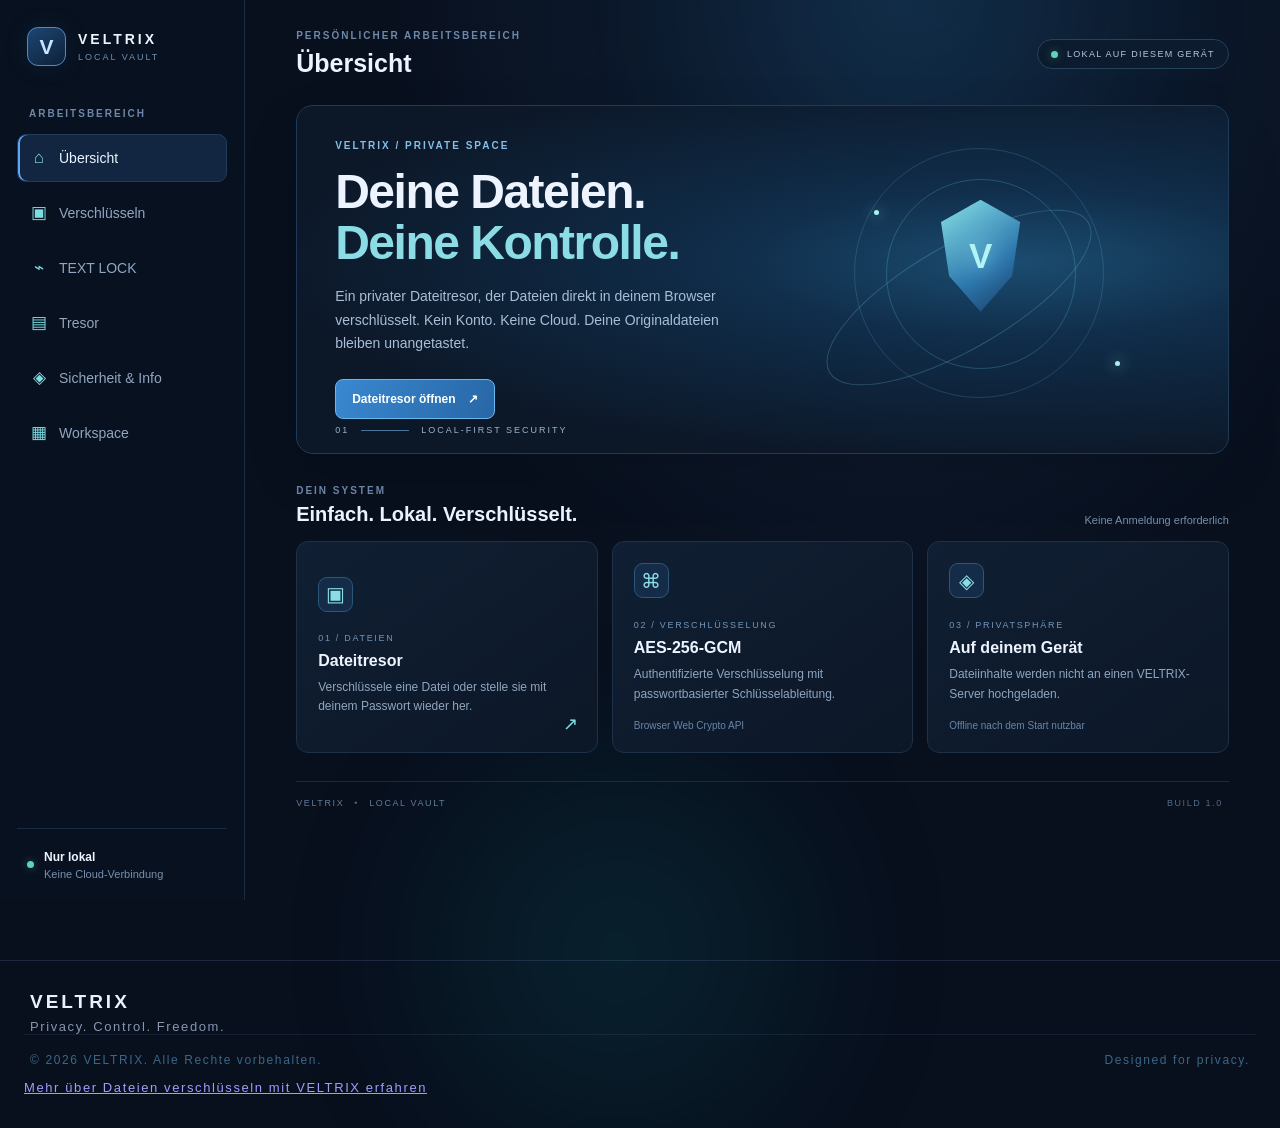
==== commit c3f51422: "Revise HTML structure and update meta tags Updated the title and description meta tags, added a new " ====
--- a/index.html
+++ b/index.html
@@ -1,3 +1,4 @@
+
 <!doctype html>
 <html lang="de">
 <head>
@@ -6,9 +7,9 @@
   <meta name="viewport" content="width=device-width, initial-scale=1">
   <meta name="color-scheme" content="dark">
 
-  <title>VELTRIX – Local Tools & Pro Experience</title>
-
-  <meta name="description" content="VELTRIX bietet lokale Dateiverwaltung, Verschlüsselung und eine erweiterte Premium-Erfahrung.">
+  <title>VELTRIX – Local Tools</title>
+
+  <meta name="description" content="VELTRIX bietet lokale Dateiverwaltung und Verschlüsselung direkt auf deinem Gerät.">
 
   <meta name="robots" content="index, follow">
 
@@ -43,6 +44,10 @@
         <span class="nav-symbol">▣</span> Verschlüsseln
       </button>
 
+      <button class="nav-item" data-view="text-lock">
+        <span class="nav-symbol">⌁</span> TEXT LOCK
+      </button>
+
       <button class="nav-item" data-view="safe">
         <span class="nav-symbol">▤</span> Tresor
       </button>
@@ -51,12 +56,10 @@
         <span class="nav-symbol">◈</span> Sicherheit & Info
       </button>
 
-      <button class="nav-item pro-nav-item" data-view="pro">
-        <span class="nav-symbol">✦</span>
-        VELTRIX
-        <span class="pro-nav-label">PRO</span>
-      </button>
-
+      <button class="nav-item" data-view="workspace">
+  <span class="nav-symbol">▦</span> Workspace
+</button>
+      
       <div class="sidebar-bottom">
         <span class="status-dot"></span>
         <div>
@@ -75,10 +78,7 @@
         </div>
 
         <div class="top-actions">
-          <a class="button button-secondary download-button"
-             href="VELTRIX-Programm.zip" download>
-            Programm herunterladen ↓
-          </a>
+          
 
           <div class="local-badge">
             <span class="status-dot"></span>
@@ -157,16 +157,6 @@
             <span class="card-footnote">Offline nach dem Start nutzbar</span>
           </div>
 
-          <a class="feature-card tor-feature"
-             href="https://www.torproject.org/download/"
-             target="_blank"
-             rel="noopener noreferrer">
-            <div class="feature-icon">◉</div>
-            <h3>Tor Browser</h3>
-            <p>Privater surfen.</p>
-            <span class="feature-link">Herunterladen ↗</span>
-          </a>
-
         </div>
 
         <footer>
@@ -270,6 +260,94 @@
         </div>
       </section>
 
+      <!-- TEXT LOCK -->
+      <section class="view" id="view-text-lock">
+
+        <div class="page-intro">
+          <div>
+            <div class="eyebrow">VELTRIX / TEXT LOCK</div>
+            <h2>Text verschlüsseln</h2>
+            <p>Verschlüssele kurze Nachrichten direkt in deinem Browser.</p>
+          </div>
+          <div class="intro-icon">⌁</div>
+        </div>
+
+        <div class="vault-grid">
+
+          <article class="panel">
+            <div class="panel-title">
+              <span class="step-number">01</span>
+              <div>
+                <h3>Text verschlüsseln</h3>
+                <p>Schütze deine Nachricht mit einem Passwort.</p>
+              </div>
+            </div>
+
+            <label for="text-lock-input">Dein Text</label>
+            <textarea id="text-lock-input" rows="6"
+              placeholder="Schreibe hier deine Nachricht ..."></textarea>
+
+            <label for="text-lock-encrypt-password">Verschlüsselungspasswort</label>
+            <input id="text-lock-encrypt-password" type="password"
+              placeholder="Mindestens 12 Zeichen" minlength="12">
+
+            <button id="text-lock-encrypt-button"
+              class="button button-primary button-full">
+              Text verschlüsseln
+            </button>
+
+            <label for="text-lock-encrypted-output">Verschlüsselter Text</label>
+            <textarea id="text-lock-encrypted-output" rows="6"
+              placeholder="Hier erscheint das Ergebnis ..." readonly></textarea>
+
+            <button id="text-lock-copy-button"
+              class="button button-secondary button-full" type="button">
+              Text kopieren
+            </button>
+
+            <div id="text-lock-encrypt-status"
+              class="status-message" role="status"></div>
+          </article>
+
+          <article class="panel">
+            <div class="panel-title">
+              <span class="step-number step-muted">02</span>
+              <div>
+                <h3>Text entschlüsseln</h3>
+                <p>Stelle deine Nachricht wieder her.</p>
+              </div>
+            </div>
+
+            <label for="text-lock-cipher-input">Verschlüsselter Text</label>
+            <textarea id="text-lock-cipher-input" rows="6"
+              placeholder="Verschlüsselten Text einfügen ..."></textarea>
+
+            <label for="text-lock-decrypt-password">Passwort</label>
+            <input id="text-lock-decrypt-password" type="password"
+              placeholder="Passwort eingeben">
+
+            <button id="text-lock-decrypt-button"
+              class="button button-secondary button-full">
+              Text entschlüsseln
+            </button>
+
+            <label for="text-lock-decrypted-output">Entschlüsselter Text</label>
+            <textarea id="text-lock-decrypted-output" rows="6"
+              placeholder="Hier erscheint deine Nachricht ..." readonly></textarea>
+
+            <div id="text-lock-decrypt-status"
+              class="status-message" role="status"></div>
+          </article>
+
+        </div>
+
+        <div class="processing-note">
+          <span>◈</span>
+          Deine Nachrichten werden lokal in deinem Browser verarbeitet.
+        </div>
+
+      </section>
+
       <!-- VAULT -->
       <section class="view" id="view-safe">
 
@@ -341,71 +419,104 @@
           lokale Tresordateien entfernen.
         </div>
 
-        <!-- PRO MULTIPLE VAULTS -->
-        <div class="section-head pro-vault-heading">
-          <div>
-            <div class="eyebrow pro-eyebrow">VELTRIX PRO</div>
-            <h3>Multiple Vaults</h3>
-          </div>
-          <span class="pro-coming-label">PRO FEATURE</span>
-        </div>
-
-        <div class="panel pro-vault-manager" id="pro-vault-manager">
-
-          <div class="panel-title">
-            <span class="step-number">✦</span>
-            <div>
-              <h3>Mehrere Tresore. Ein Workspace.</h3>
-              <p>
-                Organisiere deine Dateien in getrennten,
-                individuell geschützten Bereichen.
-              </p>
-            </div>
-          </div>
-
-          <div class="pro-vault-preview">
-
-            <div class="pro-vault-preview-item">
-              <span class="feature-icon">▤</span>
-              <div>
-                <strong>Privater Tresor</strong>
-                <small>Persönliche Dateien</small>
-              </div>
-              <span class="pro-feature-state">PREVIEW</span>
-            </div>
-
-            <div class="pro-vault-preview-item">
-              <span class="feature-icon">▤</span>
-              <div>
-                <strong>Schule</strong>
-                <small>Dokumente und Projekte</small>
-              </div>
-              <span class="pro-feature-state">PREVIEW</span>
-            </div>
-
-            <div class="pro-vault-preview-item">
-              <span class="feature-icon">▤</span>
-              <div>
-                <strong>Projekte</strong>
-                <small>Eigene Arbeitsbereiche</small>
-              </div>
-              <span class="pro-feature-state">PREVIEW</span>
-            </div>
-
-          </div>
-
-          <div class="processing-note">
-            <span>◈</span>
-            Die Verwaltung mehrerer Tresore befindet sich in Entwicklung.
-            Deine bisherigen Dateien bleiben davon unberührt.
-          </div>
-
-          <button class="button button-secondary button-full"
-                  data-go="pro">
-            VELTRIX Pro entdecken <span>↗</span>
-          </button>
-
-        </div>
+      </section>
+
+      <!-- WORKSPACE -->
+      <section class="view" id="view-workspace">
+
+        <div class="page-intro">
+          <div>
+            <div class="eyebrow">VELTRIX / WORKSPACE</div>
+            <h2>Local Workspace</h2>
+            <p>
+              Ein eigenständiges VELTRIX-Produkt.
+              Ein neuer Ansatz für einen lokalen digitalen Arbeitsbereich –
+              mit Privatsphäre und Kontrolle im Mittelpunkt.
+            </p>
+          </div>
+          <div class="intro-icon">▦</div>
+        </div>
+
+        <div class="hero">
+          <div class="hero-copy">
+            <div class="eyebrow hero-eyebrow">INTRODUCING / WORKSPACE</div>
+
+            <h2>Dein Arbeitsbereich.<br><em>Deine Kontrolle.</em></h2>
+
+            <p>
+              Entdecke den VELTRIX Local Workspace:
+              ein eigenständiges Produkt, das den Gedanken
+              lokaler und kontrollierter Arbeit weiterführt.
+            </p>
+
+            <span class="button button-secondary">
+              Weitere Informationen folgen
+            </span>
+          </div>
+
+          <div class="hero-art" aria-hidden="true">
+            <div class="halo halo-a"></div>
+            <div class="halo halo-b"></div>
+            <div class="orbit"></div>
+            <div class="gem"><span>V</span></div>
+            <div class="spark spark-a"></div>
+            <div class="spark spark-b"></div>
+          </div>
+
+          <div class="hero-foot">
+            <span>01</span>
+            <span class="hero-line"></span>
+            <span>VELTRIX LOCAL WORKSPACE</span>
+          </div>
+        </div>
+
+        <div class="section-head">
+          <div>
+            <div class="eyebrow">DAS PRODUKT</div>
+            <h3>Ein neuer Teil von VELTRIX.</h3>
+          </div>
+          <span class="quiet">Weitere Details in Vorbereitung</span>
+        </div>
+
+        <div class="feature-grid">
+
+          <div class="feature-card static-card">
+            <span class="feature-icon">▦</span>
+            <span class="feature-tag">01 / WORKSPACE</span>
+            <h4>Eigener Arbeitsbereich</h4>
+            <p>
+              Ein eigenständiges Produkt innerhalb des VELTRIX-Ökosystems.
+            </p>
+          </div>
+
+          <div class="feature-card static-card">
+            <span class="feature-icon">◈</span>
+            <span class="feature-tag">02 / PRIVACY</span>
+            <h4>Privatsphäre im Fokus</h4>
+            <p>
+              Lokale Kontrolle und ein bewusster Umgang mit deinen Daten
+              stehen im Mittelpunkt des Konzepts.
+            </p>
+          </div>
+
+          <div class="feature-card static-card">
+            <span class="feature-icon">⌘</span>
+            <span class="feature-tag">03 / RELEASE</span>
+            <h4>Weitere Informationen</h4>
+            <p>
+              Funktionsumfang, Systemanforderungen und Veröffentlichung
+              werden zu einem späteren Zeitpunkt bekannt gegeben.
+            </p>
+            <span class="card-footnote">In Vorbereitung</span>
+          </div>
+
+        </div>
+
+        <div class="processing-note">
+          <span>◈</span>
+          Der Local Workspace ist derzeit noch nicht zum Download verfügbar.
+        </div>
+
       </section>
 
       <!-- PRIVACY -->
@@ -420,203 +531,63 @@
           <div class="intro-icon">◈</div>
         </div>
 
-       
-<div class="info-list">
-
-  <article>
-    <span class="info-check">✓</span>
-    <div>
-      <h3>Lokale Verarbeitung</h3>
-      <p>Die ausgewählte Datei wird direkt in deinem Browser verarbeitet und nicht an einen VELTRIX-Server gesendet.</p>
-    </div>
-  </article>
-
-  <article>
-    <span class="info-check">✓</span>
-    <div>
-      <h3>AES-256-GCM</h3>
-      <p>Die Dateiinhalte werden mit authentifizierter AES-GCM-Verschlüsselung geschützt.</p>
-    </div>
-  </article>
-
-  <article>
-    <span class="info-check">✓</span>
-    <div>
-      <h3>Passwortbasierter Schlüssel</h3>
-      <p>PBKDF2-SHA-256 und ein zufälliger Salt leiten aus deinem Passwort den Verschlüsselungsschlüssel ab.</p>
-    </div>
-  </article>
-
-  <article>
-    <span class="info-check">✓</span>
-    <div>
-      <h3>Einfacher Dateiexport</h3>
-      <p>Verschlüsselte und wiederhergestellte Dateien werden als Downloads gespeichert. Deine ausgewählte Originaldatei bleibt unverändert.</p>
-    </div>
-  </article>
-
-  <article class="info-legal-card">
-    <a class="info-legal-link" href="impressum.html">
-      <span class="info-check">✓</span>
-      <div>
-        <h3>Impressum</h3>
-        <p>Informationen über den Betreiber, die Website und Kontaktmöglichkeiten.</p>
-        <span class="info-card-action">Impressum ansehen ↗</span>
-      </div>
-    </a>
-  </article>
-
-  <article class="info-legal-card">
-    <a class="info-legal-link" href="datenschutz.html">
-      <span class="info-check">✓</span>
-      <div>
-        <h3>Datenschutzerklärung</h3>
-        <p>Erfahre, wie VELTRIX mit personenbezogenen Daten und deiner Privatsphäre umgeht.</p>
-        <span class="info-card-action">Datenschutz ansehen ↗</span>
-      </div>
-    </a>
-  </article>
-
-</div>
-
-            
-      </section>
-
-      <!-- PRO -->
-      
-
-      <section class="view pro-view" id="view-pro">
-
-        <div class="pro-hero">
-
-          <div class="pro-hero-copy">
-            <div class="pro-kicker">
-              <span class="pro-kicker-line"></span>
-              VELTRIX / PREMIUM EXPERIENCE
-            </div>
-
-            <h2>More control.<br><em>More possibilities.</em></h2>
-
-            <p>
-              Discover the next level of the VELTRIX experience.
-              Powerful tools for a more organized, personal
-              and controlled workspace.
-            </p>
-
-            <span class="pro-status">COMING SOON</span>
-          </div>
-
-          <div class="pro-orb" aria-hidden="true">
-            <div class="pro-orb-ring"></div>
-            <div class="pro-orb-core">V</div>
-            <span class="pro-orb-spark pro-spark-one"></span>
-            <span class="pro-orb-spark pro-spark-two"></span>
-          </div>
-
-          <div class="pro-hero-foot">
-            <span>VELTRIX PRO</span>
-            <span class="pro-hero-line"></span>
-            <span>BUILT FOR MORE</span>
-          </div>
-        </div>
-
-        <div class="pro-section-heading">
-          <div>
-            <div class="eyebrow pro-eyebrow">THE PREMIUM EXPERIENCE</div>
-            <h3>Designed for those who want more.</h3>
-          </div>
-          <span class="pro-coming-label">PLANNED FEATURES</span>
-        </div>
-
-        <div class="pro-feature-grid">
-
-          <article class="pro-feature-card">
-            <span class="pro-feature-icon">▣</span>
-            <span class="pro-feature-number">01 / STORAGE</span>
-            <h4>Multiple Vaults</h4>
-            <p>Create separate spaces for different projects, documents and personal files.</p>
-            <span class="pro-feature-state">IN DEVELOPMENT</span>
-          </article>
-
-          <article class="pro-feature-card">
-            <span class="pro-feature-icon">⌕</span>
-            <span class="pro-feature-number">02 / ORGANIZATION</span>
-            <h4>Advanced Organization</h4>
-            <p>Use custom tags, advanced filters and saved searches to find things faster.</p>
-            <span class="pro-feature-state">PLANNED</span>
-          </article>
-
-          <article class="pro-feature-card">
-            <span class="pro-feature-icon">▤</span>
-            <span class="pro-feature-number">03 / PRODUCTIVITY</span>
-            <h4>Bulk Actions</h4>
-            <p>Manage multiple files in fewer steps with carefully designed batch actions.</p>
-            <span class="pro-feature-state">PLANNED</span>
-          </article>
-
-          <article class="pro-feature-card">
-            <span class="pro-feature-icon">✧</span>
-            <span class="pro-feature-number">04 / PERSONALIZATION</span>
-            <h4>Personalization Studio</h4>
-            <p>Customize your workspace with themes, accent colors and layout options.</p>
-            <span class="pro-feature-state">PLANNED</span>
-          </article>
-
-          <article class="pro-feature-card">
-            <span class="pro-feature-icon">⤓</span>
-            <span class="pro-feature-number">05 / BACKUP</span>
-            <h4>Secure Backup & Restore</h4>
-            <p>Plan and manage backups for supported workspace data and settings.</p>
-            <span class="pro-feature-state">FUTURE UPDATE</span>
-          </article>
-
-          <article class="pro-feature-card">
-            <span class="pro-feature-icon">◷</span>
-            <span class="pro-feature-number">06 / HISTORY</span>
-            <h4>Activity History</h4>
-            <p>Review a local history of important workspace changes and actions.</p>
-            <span class="pro-feature-state">FUTURE UPDATE</span>
-          </article>
-
-          <article class="pro-feature-card">
-            <span class="pro-feature-icon">◈</span>
-            <span class="pro-feature-number">07 / CONTROL</span>
-            <h4>Security Center</h4>
-            <p>See relevant security and storage information in one clear overview.</p>
-            <span class="pro-feature-state">FUTURE UPDATE</span>
-          </article>
-
-          <article class="pro-feature-card">
-            <span class="pro-feature-icon">▦</span>
-            <span class="pro-feature-number">08 / WORKSPACE</span>
-            <h4>Advanced Dashboard</h4>
-            <p>Arrange shortcuts and workspace elements around the way you work.</p>
-            <span class="pro-feature-state">FUTURE UPDATE</span>
-          </article>
-
-        </div>
-
-        <div class="pro-bottom-banner">
-          <div>
-            <div class="pro-kicker">THE NEXT STEP</div>
-            <h3>VELTRIX Pro is in development.</h3>
-            <p>
-              We are shaping a more powerful experience.
-              Feature availability and pricing will be announced
-              when the product is ready.
-            </p>
-          </div>
-          <span class="pro-banner-mark">PRO</span>
-        </div>
-
-  
-<div class="pro-cta">
-  <button class="button button-primary button-full" disabled>
-    VELTRIX Pro kaufen · 2,99 €
-  </button>
-  
-</div>
-      
+        <div class="info-list">
+
+          <article>
+            <span class="info-check">✓</span>
+            <div>
+              <h3>Lokale Verarbeitung</h3>
+              <p>Die ausgewählte Datei wird direkt in deinem Browser verarbeitet und nicht an einen VELTRIX-Server gesendet.</p>
+            </div>
+          </article>
+
+          <article>
+            <span class="info-check">✓</span>
+            <div>
+              <h3>AES-256-GCM</h3>
+              <p>Die Dateiinhalte werden mit authentifizierter AES-GCM-Verschlüsselung geschützt.</p>
+            </div>
+          </article>
+
+          <article>
+            <span class="info-check">✓</span>
+            <div>
+              <h3>Passwortbasierter Schlüssel</h3>
+              <p>PBKDF2-SHA-256 und ein zufälliger Salt leiten aus deinem Passwort den Verschlüsselungsschlüssel ab.</p>
+            </div>
+          </article>
+
+          <article>
+            <span class="info-check">✓</span>
+            <div>
+              <h3>Einfacher Dateiexport</h3>
+              <p>Verschlüsselte und wiederhergestellte Dateien werden als Downloads gespeichert. Deine ausgewählte Originaldatei bleibt unverändert.</p>
+            </div>
+          </article>
+
+          <article class="info-legal-card">
+            <a class="info-legal-link" href="impressum.html">
+              <span class="info-check">✓</span>
+              <div>
+                <h3>Impressum</h3>
+                <p>Informationen über den Betreiber, die Website und Kontaktmöglichkeiten.</p>
+                <span class="info-card-action">Impressum ansehen ↗</span>
+              </div>
+            </a>
+          </article>
+
+          <article class="info-legal-card">
+            <a class="info-legal-link" href="datenschutz.html">
+              <span class="info-check">✓</span>
+              <div>
+                <h3>Datenschutzerklärung</h3>
+                <p>Erfahre, wie VELTRIX mit personenbezogenen Daten und deiner Privatsphäre umgeht.</p>
+                <span class="info-card-action">Datenschutz ansehen ↗</span>
+              </div>
+            </a>
+          </article>
+
+        </div>
 
       </section>
 
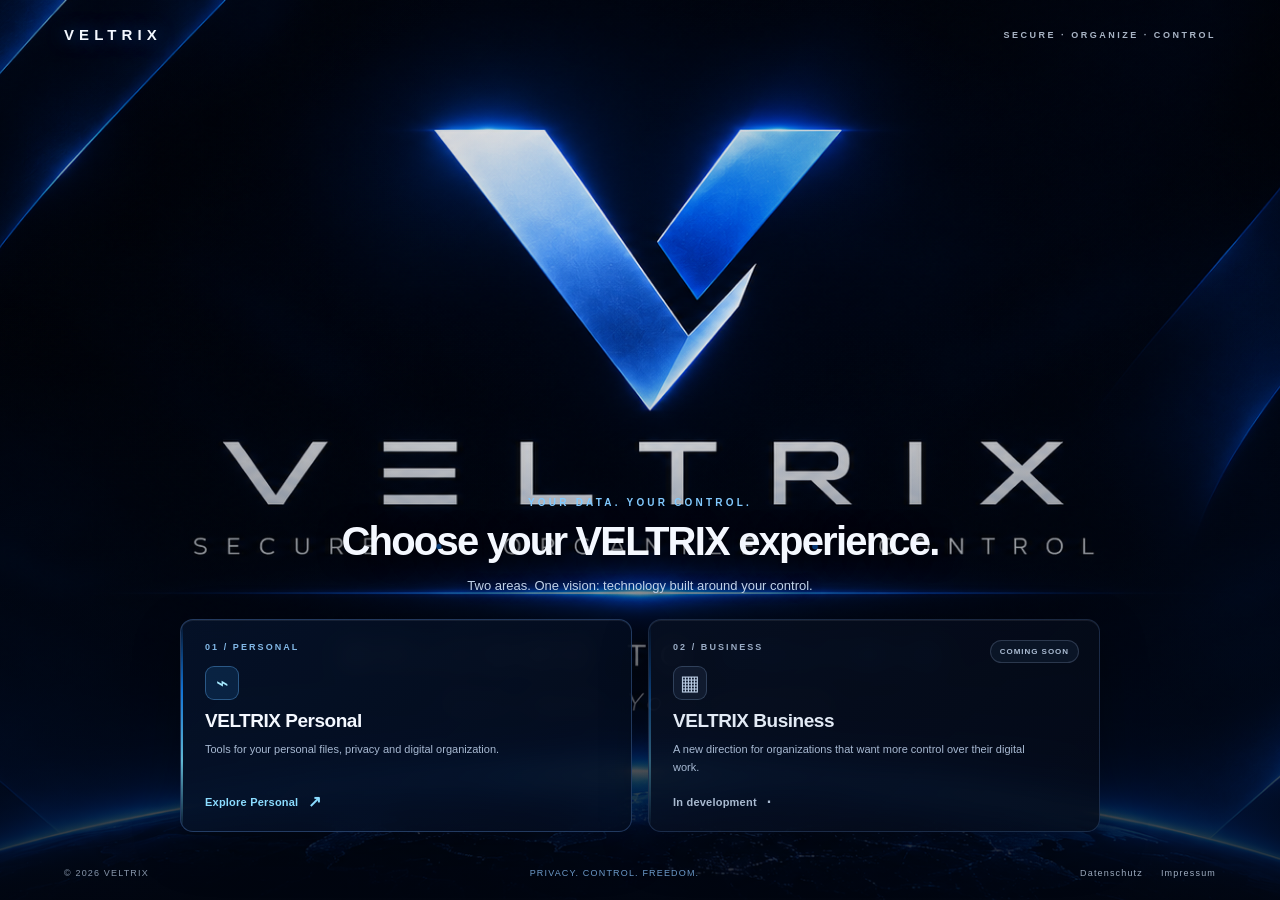
==== commit b79bdf18: "Add files via upload" ====
--- a/index.html
+++ b/index.html
@@ -1,619 +1,56 @@
-
 <!doctype html>
 <html lang="de">
 <head>
-  <link rel="icon" type="image/png" href="logo.png">
   <meta charset="utf-8">
   <meta name="viewport" content="width=device-width, initial-scale=1">
   <meta name="color-scheme" content="dark">
+  <meta name="theme-color" content="#030817">
+  <meta name="description" content="VELTRIX – sichere und kontrollierte digitale Lösungen für Personal und Business.">
+  <title>VELTRIX – Your data. Your control.</title>
+  <link rel="stylesheet" href="landing.css">
+</head>
+<body>
+  <main class="landing">
+    <div class="background-shade" aria-hidden="true"></div>
 
-  <title>VELTRIX – Local Tools</title>
+    <header class="topbar">
+      <a class="wordmark" href="index.html" aria-label="VELTRIX Startseite">VELTRIX</a>
+      <span class="top-label">SECURE · ORGANIZE · CONTROL</span>
+    </header>
 
-  <meta name="description" content="VELTRIX bietet lokale Dateiverwaltung und Verschlüsselung direkt auf deinem Gerät.">
+    <section class="choice-area" aria-labelledby="choice-title">
+      <p class="eyebrow">YOUR DATA. YOUR CONTROL.</p>
+      <h1 id="choice-title">Choose your VELTRIX experience.</h1>
+      <p class="intro">Two areas. One vision: technology built around your control.</p>
 
-  <meta name="robots" content="index, follow">
+      <div class="choice-grid">
+        <a class="choice-card personal" href="personal.html">
+          <span class="card-index">01 / PERSONAL</span>
+          <span class="card-icon" aria-hidden="true">⌁</span>
+          <span class="card-title">VELTRIX Personal</span>
+          <span class="card-description">Tools for your personal files, privacy and digital organization.</span>
+          <span class="card-action">Explore Personal <span aria-hidden="true">↗</span></span>
+        </a>
 
-  <meta http-equiv="Content-Security-Policy" content="default-src 'self' blob: data:; script-src 'self'; style-src 'self'; img-src 'self' data:; connect-src 'self'; object-src 'none'; base-uri 'self'; form-action 'none'">
+        <article class="choice-card business" aria-label="VELTRIX Business – in Entwicklung">
+          <span class="card-index">02 / BUSINESS</span>
+          <span class="card-icon" aria-hidden="true">▦</span>
+          <span class="card-title">VELTRIX Business</span>
+          <span class="card-description">A new direction for organizations that want more control over their digital work.</span>
+          <span class="card-action coming-soon">In development <span aria-hidden="true">·</span></span>
+          <span class="soon-note">Coming soon</span>
+        </article>
+      </div>
+    </section>
 
-  <link rel="stylesheet" href="style.css">
-  <script src="app.js" defer></script>
-</head>
-
-<body>
-  <div class="ambient ambient-one"></div>
-  <div class="ambient ambient-two"></div>
-
-  <div class="shell">
-
-    <aside class="sidebar">
-      <a class="brand" href="#home" aria-label="VELTRIX Übersicht">
-        <span class="brand-mark">V</span>
-        <span class="brand-copy">
-          <strong>VELTRIX</strong>
-          <small>LOCAL VAULT</small>
-        </span>
-      </a>
-
-      <div class="nav-caption">ARBEITSBEREICH</div>
-
-      <button class="nav-item active" data-view="home">
-        <span class="nav-symbol">⌂</span> Übersicht
-      </button>
-
-      <button class="nav-item" data-view="vault">
-        <span class="nav-symbol">▣</span> Verschlüsseln
-      </button>
-
-      <button class="nav-item" data-view="text-lock">
-        <span class="nav-symbol">⌁</span> TEXT LOCK
-      </button>
-
-      <button class="nav-item" data-view="safe">
-        <span class="nav-symbol">▤</span> Tresor
-      </button>
-
-      <button class="nav-item" data-view="privacy">
-        <span class="nav-symbol">◈</span> Sicherheit & Info
-      </button>
-
-      <button class="nav-item" data-view="workspace">
-  <span class="nav-symbol">▦</span> Workspace
-</button>
-      
-      <div class="sidebar-bottom">
-        <span class="status-dot"></span>
-        <div>
-          <strong>Nur lokal</strong>
-          <small>Keine Cloud-Verbindung</small>
-        </div>
-      </div>
-    </aside>
-
-    <main class="main">
-
-      <header class="topbar">
-        <div>
-          <div class="eyebrow">PERSÖNLICHER ARBEITSBEREICH</div>
-          <h1 id="page-title">Übersicht</h1>
-        </div>
-
-        <div class="top-actions">
-          
-
-          <div class="local-badge">
-            <span class="status-dot"></span>
-            LOKAL AUF DIESEM GERÄT
-          </div>
-        </div>
-      </header>
-
-      <!-- HOME -->
-      <section class="view active" id="view-home">
-
-        <div class="hero">
-          <div class="hero-copy">
-            <div class="eyebrow hero-eyebrow">VELTRIX / PRIVATE SPACE</div>
-
-            <h2>Deine Dateien.<br><em>Deine Kontrolle.</em></h2>
-
-            <p>
-              Ein privater Dateitresor, der Dateien direkt in deinem
-              Browser verschlüsselt. Kein Konto. Keine Cloud.
-              Deine Originaldateien bleiben unangetastet.
-            </p>
-
-            <button class="button button-primary" data-go="vault">
-              Dateitresor öffnen <span>↗</span>
-            </button>
-          </div>
-
-          <div class="hero-art" aria-hidden="true">
-            <div class="halo halo-a"></div>
-            <div class="halo halo-b"></div>
-            <div class="orbit"></div>
-            <div class="gem"><span>V</span></div>
-            <div class="spark spark-a"></div>
-            <div class="spark spark-b"></div>
-          </div>
-
-          <div class="hero-foot">
-            <span>01</span>
-            <span class="hero-line"></span>
-            <span>LOCAL-FIRST SECURITY</span>
-          </div>
-        </div>
-
-        <div class="section-head">
-          <div>
-            <div class="eyebrow">DEIN SYSTEM</div>
-            <h3>Einfach. Lokal. Verschlüsselt.</h3>
-          </div>
-          <span class="quiet">Keine Anmeldung erforderlich</span>
-        </div>
-
-        <div class="feature-grid">
-
-          <button class="feature-card" data-go="vault">
-            <span class="feature-icon">▣</span>
-            <span class="feature-tag">01 / DATEIEN</span>
-            <h4>Dateitresor</h4>
-            <p>Verschlüssele eine Datei oder stelle sie mit deinem Passwort wieder her.</p>
-            <span class="card-arrow">↗</span>
-          </button>
-
-          <div class="feature-card static-card">
-            <span class="feature-icon">⌘</span>
-            <span class="feature-tag">02 / VERSCHLÜSSELUNG</span>
-            <h4>AES-256-GCM</h4>
-            <p>Authentifizierte Verschlüsselung mit passwortbasierter Schlüsselableitung.</p>
-            <span class="card-footnote">Browser Web Crypto API</span>
-          </div>
-
-          <div class="feature-card static-card">
-            <span class="feature-icon">◈</span>
-            <span class="feature-tag">03 / PRIVATSPHÄRE</span>
-            <h4>Auf deinem Gerät</h4>
-            <p>Dateiinhalte werden nicht an einen VELTRIX-Server hochgeladen.</p>
-            <span class="card-footnote">Offline nach dem Start nutzbar</span>
-          </div>
-
-        </div>
-
-        <footer>
-          VELTRIX <span>•</span> LOCAL VAULT
-          <span class="footer-right">BUILD 1.0</span>
-        </footer>
-      </section>
-
-      <!-- ENCRYPTION -->
-      <section class="view" id="view-vault">
-
-        <div class="page-intro">
-          <div>
-            <div class="eyebrow">PRIVATE STORAGE</div>
-            <h2>Dateitresor</h2>
-            <p>
-              Erstelle eine verschlüsselte <strong>.vltx</strong>-Kopie
-              oder entschlüssele eine Datei, die du bereits mit VELTRIX erstellt hast.
-            </p>
-          </div>
-          <div class="intro-icon">▣</div>
-        </div>
-
-        <div class="vault-grid">
-
-          <article class="panel">
-            <div class="panel-title">
-              <span class="step-number">01</span>
-              <div>
-                <h3>Datei verschlüsseln</h3>
-                <p>Wähle die Datei, die du schützen möchtest.</p>
-              </div>
-            </div>
-
-            <label for="encrypt-file">Datei</label>
-            <input id="encrypt-file" type="file">
-
-            <label for="encrypt-password">Passwort</label>
-            <input id="encrypt-password" type="password"
-                   autocomplete="new-password"
-                   placeholder="Mindestens 12 Zeichen"
-                   minlength="12">
-
-            <div class="password-hint">
-              Verwende ein langes, einzigartiges Passwort.
-            </div>
-
-            <button id="encrypt-button"
-                    class="button button-primary button-full">
-              <span>Verschlüsseln & herunterladen</span>
-              <span>↓</span>
-            </button>
-
-            <div id="encrypt-status"
-                 class="status-message"
-                 role="status"
-                 aria-live="polite"></div>
-          </article>
-
-          <article class="panel">
-            <div class="panel-title">
-              <span class="step-number step-muted">02</span>
-              <div>
-                <h3>Datei entschlüsseln</h3>
-                <p>Stelle deine Originaldatei mit dem Passwort wieder her.</p>
-              </div>
-            </div>
-
-            <label for="decrypt-file">VELTRIX-Datei (.vltx)</label>
-            <input id="decrypt-file" type="file"
-                   accept=".vltx,application/octet-stream">
-
-            <label for="decrypt-password">Passwort</label>
-            <input id="decrypt-password" type="password"
-                   autocomplete="current-password"
-                   placeholder="Passwort eingeben">
-
-            <div class="password-hint">
-              Es wird nur die ausgewählte Datei verarbeitet.
-            </div>
-
-            <button id="decrypt-button"
-                    class="button button-secondary button-full">
-              <span>Entschlüsseln & herunterladen</span>
-              <span>↓</span>
-            </button>
-
-            <div id="decrypt-status"
-                 class="status-message"
-                 role="status"
-                 aria-live="polite"></div>
-          </article>
-
-        </div>
-
-        <div class="processing-note">
-          <span>◈</span>
-          Die Verarbeitung findet in deinem Browser statt.
-          Es wird keine Netzwerkverbindung zum Verschlüsseln
-          oder Entschlüsseln benötigt.
-        </div>
-      </section>
-
-      <!-- TEXT LOCK -->
-      <section class="view" id="view-text-lock">
-
-        <div class="page-intro">
-          <div>
-            <div class="eyebrow">VELTRIX / TEXT LOCK</div>
-            <h2>Text verschlüsseln</h2>
-            <p>Verschlüssele kurze Nachrichten direkt in deinem Browser.</p>
-          </div>
-          <div class="intro-icon">⌁</div>
-        </div>
-
-        <div class="vault-grid">
-
-          <article class="panel">
-            <div class="panel-title">
-              <span class="step-number">01</span>
-              <div>
-                <h3>Text verschlüsseln</h3>
-                <p>Schütze deine Nachricht mit einem Passwort.</p>
-              </div>
-            </div>
-
-            <label for="text-lock-input">Dein Text</label>
-            <textarea id="text-lock-input" rows="6"
-              placeholder="Schreibe hier deine Nachricht ..."></textarea>
-
-            <label for="text-lock-encrypt-password">Verschlüsselungspasswort</label>
-            <input id="text-lock-encrypt-password" type="password"
-              placeholder="Mindestens 12 Zeichen" minlength="12">
-
-            <button id="text-lock-encrypt-button"
-              class="button button-primary button-full">
-              Text verschlüsseln
-            </button>
-
-            <label for="text-lock-encrypted-output">Verschlüsselter Text</label>
-            <textarea id="text-lock-encrypted-output" rows="6"
-              placeholder="Hier erscheint das Ergebnis ..." readonly></textarea>
-
-            <button id="text-lock-copy-button"
-              class="button button-secondary button-full" type="button">
-              Text kopieren
-            </button>
-
-            <div id="text-lock-encrypt-status"
-              class="status-message" role="status"></div>
-          </article>
-
-          <article class="panel">
-            <div class="panel-title">
-              <span class="step-number step-muted">02</span>
-              <div>
-                <h3>Text entschlüsseln</h3>
-                <p>Stelle deine Nachricht wieder her.</p>
-              </div>
-            </div>
-
-            <label for="text-lock-cipher-input">Verschlüsselter Text</label>
-            <textarea id="text-lock-cipher-input" rows="6"
-              placeholder="Verschlüsselten Text einfügen ..."></textarea>
-
-            <label for="text-lock-decrypt-password">Passwort</label>
-            <input id="text-lock-decrypt-password" type="password"
-              placeholder="Passwort eingeben">
-
-            <button id="text-lock-decrypt-button"
-              class="button button-secondary button-full">
-              Text entschlüsseln
-            </button>
-
-            <label for="text-lock-decrypted-output">Entschlüsselter Text</label>
-            <textarea id="text-lock-decrypted-output" rows="6"
-              placeholder="Hier erscheint deine Nachricht ..." readonly></textarea>
-
-            <div id="text-lock-decrypt-status"
-              class="status-message" role="status"></div>
-          </article>
-
-        </div>
-
-        <div class="processing-note">
-          <span>◈</span>
-          Deine Nachrichten werden lokal in deinem Browser verarbeitet.
-        </div>
-
-      </section>
-
-      <!-- VAULT -->
-      <section class="view" id="view-safe">
-
-        <div class="page-intro">
-          <div>
-            <div class="eyebrow">PRIVATE FILE STORAGE</div>
-            <h2>Dein Tresor</h2>
-            <p>
-              Füge Dateien hinzu. Sie werden vor dem Speichern lokal
-              verschlüsselt und bleiben in diesem Browser auf diesem Gerät.
-            </p>
-          </div>
-          <div class="intro-icon">▤</div>
-        </div>
-
-        <!-- FREE VAULT -->
-        <div class="panel vault-manager">
-
-          <div class="panel-title">
-            <span class="step-number">01</span>
-            <div>
-              <h3>Dein persönlicher Tresor</h3>
-              <p>Die bewährte VELTRIX-Funktion für deinen lokalen Speicher.</p>
-            </div>
-          </div>
-
-          <label for="safe-files">Dateien auswählen</label>
-          <input id="safe-files" type="file" multiple>
-
-          <label for="safe-password">Tresor-Passwort</label>
-          <input id="safe-password" type="password"
-                 autocomplete="new-password"
-                 placeholder="Mindestens 12 Zeichen"
-                 minlength="12">
-
-          <button id="safe-add"
-                  class="button button-primary button-full">
-            <span>Verschlüsseln & im Tresor speichern</span>
-            <span>＋</span>
-          </button>
-
-          <div id="safe-status"
-               class="status-message"
-               role="status"
-               aria-live="polite"></div>
-        </div>
-
-        <div class="section-head vault-list-head">
-          <div>
-            <div class="eyebrow">DEIN SPEICHER</div>
-            <h3>Gespeicherte Dateien</h3>
-          </div>
-          <button id="safe-refresh"
-                  class="button button-secondary">
-            Aktualisieren ↻
-          </button>
-        </div>
-
-        <div id="safe-list" class="safe-list">
-          <div class="empty-state">
-            Dein Tresor ist noch leer. Füge oben eine Datei hinzu.
-          </div>
-        </div>
-
-        <div class="processing-note">
-          <span>◈</span>
-          Die Tresordateien werden verschlüsselt in diesem Browser
-          gespeichert (IndexedDB). Browserdaten löschen kann
-          lokale Tresordateien entfernen.
-        </div>
-
-      </section>
-
-      <!-- WORKSPACE -->
-      <section class="view" id="view-workspace">
-
-        <div class="page-intro">
-          <div>
-            <div class="eyebrow">VELTRIX / WORKSPACE</div>
-            <h2>Local Workspace</h2>
-            <p>
-              Ein eigenständiges VELTRIX-Produkt.
-              Ein neuer Ansatz für einen lokalen digitalen Arbeitsbereich –
-              mit Privatsphäre und Kontrolle im Mittelpunkt.
-            </p>
-          </div>
-          <div class="intro-icon">▦</div>
-        </div>
-
-        <div class="hero">
-          <div class="hero-copy">
-            <div class="eyebrow hero-eyebrow">INTRODUCING / WORKSPACE</div>
-
-            <h2>Dein Arbeitsbereich.<br><em>Deine Kontrolle.</em></h2>
-
-            <p>
-              Entdecke den VELTRIX Local Workspace:
-              ein eigenständiges Produkt, das den Gedanken
-              lokaler und kontrollierter Arbeit weiterführt.
-            </p>
-
-            <span class="button button-secondary">
-              Weitere Informationen folgen
-            </span>
-          </div>
-
-          <div class="hero-art" aria-hidden="true">
-            <div class="halo halo-a"></div>
-            <div class="halo halo-b"></div>
-            <div class="orbit"></div>
-            <div class="gem"><span>V</span></div>
-            <div class="spark spark-a"></div>
-            <div class="spark spark-b"></div>
-          </div>
-
-          <div class="hero-foot">
-            <span>01</span>
-            <span class="hero-line"></span>
-            <span>VELTRIX LOCAL WORKSPACE</span>
-          </div>
-        </div>
-
-        <div class="section-head">
-          <div>
-            <div class="eyebrow">DAS PRODUKT</div>
-            <h3>Ein neuer Teil von VELTRIX.</h3>
-          </div>
-          <span class="quiet">Weitere Details in Vorbereitung</span>
-        </div>
-
-        <div class="feature-grid">
-
-          <div class="feature-card static-card">
-            <span class="feature-icon">▦</span>
-            <span class="feature-tag">01 / WORKSPACE</span>
-            <h4>Eigener Arbeitsbereich</h4>
-            <p>
-              Ein eigenständiges Produkt innerhalb des VELTRIX-Ökosystems.
-            </p>
-          </div>
-
-          <div class="feature-card static-card">
-            <span class="feature-icon">◈</span>
-            <span class="feature-tag">02 / PRIVACY</span>
-            <h4>Privatsphäre im Fokus</h4>
-            <p>
-              Lokale Kontrolle und ein bewusster Umgang mit deinen Daten
-              stehen im Mittelpunkt des Konzepts.
-            </p>
-          </div>
-
-          <div class="feature-card static-card">
-            <span class="feature-icon">⌘</span>
-            <span class="feature-tag">03 / RELEASE</span>
-            <h4>Weitere Informationen</h4>
-            <p>
-              Funktionsumfang, Systemanforderungen und Veröffentlichung
-              werden zu einem späteren Zeitpunkt bekannt gegeben.
-            </p>
-            <span class="card-footnote">In Vorbereitung</span>
-          </div>
-
-        </div>
-
-        <div class="processing-note">
-          <span>◈</span>
-          Der Local Workspace ist derzeit noch nicht zum Download verfügbar.
-        </div>
-
-      </section>
-
-      <!-- PRIVACY -->
-      <section class="view" id="view-privacy">
-
-        <div class="page-intro">
-          <div>
-            <div class="eyebrow">DEVICE & PRIVACY</div>
-            <h2>Sicherheit & Info</h2>
-            <p>Die wichtigsten Funktionen von VELTRIX auf einen Blick.</p>
-          </div>
-          <div class="intro-icon">◈</div>
-        </div>
-
-        <div class="info-list">
-
-          <article>
-            <span class="info-check">✓</span>
-            <div>
-              <h3>Lokale Verarbeitung</h3>
-              <p>Die ausgewählte Datei wird direkt in deinem Browser verarbeitet und nicht an einen VELTRIX-Server gesendet.</p>
-            </div>
-          </article>
-
-          <article>
-            <span class="info-check">✓</span>
-            <div>
-              <h3>AES-256-GCM</h3>
-              <p>Die Dateiinhalte werden mit authentifizierter AES-GCM-Verschlüsselung geschützt.</p>
-            </div>
-          </article>
-
-          <article>
-            <span class="info-check">✓</span>
-            <div>
-              <h3>Passwortbasierter Schlüssel</h3>
-              <p>PBKDF2-SHA-256 und ein zufälliger Salt leiten aus deinem Passwort den Verschlüsselungsschlüssel ab.</p>
-            </div>
-          </article>
-
-          <article>
-            <span class="info-check">✓</span>
-            <div>
-              <h3>Einfacher Dateiexport</h3>
-              <p>Verschlüsselte und wiederhergestellte Dateien werden als Downloads gespeichert. Deine ausgewählte Originaldatei bleibt unverändert.</p>
-            </div>
-          </article>
-
-          <article class="info-legal-card">
-            <a class="info-legal-link" href="impressum.html">
-              <span class="info-check">✓</span>
-              <div>
-                <h3>Impressum</h3>
-                <p>Informationen über den Betreiber, die Website und Kontaktmöglichkeiten.</p>
-                <span class="info-card-action">Impressum ansehen ↗</span>
-              </div>
-            </a>
-          </article>
-
-          <article class="info-legal-card">
-            <a class="info-legal-link" href="datenschutz.html">
-              <span class="info-check">✓</span>
-              <div>
-                <h3>Datenschutzerklärung</h3>
-                <p>Erfahre, wie VELTRIX mit personenbezogenen Daten und deiner Privatsphäre umgeht.</p>
-                <span class="info-card-action">Datenschutz ansehen ↗</span>
-              </div>
-            </a>
-          </article>
-
-        </div>
-
-      </section>
-
-    </main>
-  </div>
-
-  <!-- GLOBAL FOOTER -->
-  <footer class="veltrix-footer">
-
-    <div class="footer-brand">
-      <span class="footer-logo">VELTRIX</span>
-      <span class="footer-tagline">Privacy. Control. Freedom.</span>
-    </div>
-
-    <div class="footer-bottom">
-      <span>© 2026 VELTRIX. Alle Rechte vorbehalten.</span>
-      <span>Designed for privacy.</span>
-    </div>
-
-    <p>
-      <a href="dateien-verschluesseln.html">
-        Mehr über Dateien verschlüsseln mit VELTRIX erfahren
-      </a>
-    </p>
-
-  </footer>
-
+    <footer class="footer">
+      <span>© 2026 VELTRIX</span>
+      <span class="footer-motto">PRIVACY. CONTROL. FREEDOM.</span>
+      <nav aria-label="Rechtliche Informationen">
+        <a href="datenschutz.html">Datenschutz</a>
+        <a href="impressum.html">Impressum</a>
+      </nav>
+    </footer>
+  </main>
 </body>
 </html>
--- a/landing.css
+++ b/landing.css
@@ -0,0 +1,276 @@
+:root {
+  color-scheme: dark;
+  --white: #f4f8ff;
+  --muted: #a7b9d2;
+  --blue: #168bff;
+  --cyan: #79dfff;
+  --line: rgba(116, 174, 255, .28);
+}
+
+* { box-sizing: border-box; }
+
+html, body { min-height: 100%; }
+
+body {
+  margin: 0;
+  min-height: 100vh;
+  background: #020714;
+  color: var(--white);
+  font-family: "Segoe UI", Arial, sans-serif;
+}
+
+.landing {
+  position: relative;
+  isolation: isolate;
+  min-height: 100vh;
+  display: flex;
+  flex-direction: column;
+  overflow: hidden;
+  padding: 26px clamp(20px, 5vw, 76px) 22px;
+  background-image: url("veltrix-background.png");
+  background-position: center center;
+  background-size: cover;
+  background-repeat: no-repeat;
+}
+
+.background-shade {
+  position: absolute;
+  z-index: -1;
+  inset: 0;
+  background:
+    linear-gradient(180deg, rgba(1, 6, 18, .16) 0%, rgba(1, 7, 20, .04) 34%, rgba(1, 7, 20, .30) 62%, rgba(1, 6, 17, .82) 100%),
+    linear-gradient(90deg, rgba(1, 7, 20, .24), transparent 45%, rgba(1, 7, 20, .18));
+}
+
+.topbar {
+  display: flex;
+  align-items: center;
+  justify-content: space-between;
+  gap: 20px;
+}
+
+.wordmark {
+  color: var(--white);
+  text-decoration: none;
+  font-size: 15px;
+  font-weight: 800;
+  letter-spacing: .34em;
+  text-shadow: 0 0 18px rgba(28, 137, 255, .55);
+}
+
+.top-label {
+  color: rgba(222, 237, 255, .76);
+  font-size: 9px;
+  font-weight: 600;
+  letter-spacing: .28em;
+}
+
+.choice-area {
+  width: min(920px, 100%);
+  margin: auto auto 36px;
+  padding-top: clamp(270px, 43vh, 430px);
+  text-align: center;
+}
+
+.eyebrow {
+  margin: 0 0 10px;
+  color: #82caff;
+  font-size: 10px;
+  font-weight: 700;
+  letter-spacing: .32em;
+}
+
+h1 {
+  margin: 0;
+  font-size: clamp(25px, 3.2vw, 40px);
+  line-height: 1.15;
+  letter-spacing: -.045em;
+  text-shadow: 0 3px 24px rgba(0, 0, 0, .8);
+}
+
+.intro {
+  margin: 12px 0 22px;
+  color: #c1d2e8;
+  font-size: 13px;
+  line-height: 1.6;
+  text-shadow: 0 2px 12px #000;
+}
+
+.choice-grid {
+  display: grid;
+  grid-template-columns: repeat(2, minmax(0, 1fr));
+  gap: 16px;
+  text-align: left;
+}
+
+.choice-card {
+  position: relative;
+  display: flex;
+  min-height: 205px;
+  flex-direction: column;
+  align-items: flex-start;
+  padding: 22px 24px 20px;
+  overflow: hidden;
+  border: 1px solid var(--line);
+  border-radius: 13px;
+  background: linear-gradient(135deg, rgba(5, 19, 42, .88), rgba(4, 12, 29, .78));
+  box-shadow: 0 16px 48px rgba(0, 0, 0, .30), inset 0 1px rgba(255,255,255,.07);
+  backdrop-filter: blur(13px);
+  -webkit-backdrop-filter: blur(13px);
+  color: inherit;
+  text-decoration: none;
+  transition: transform .22s ease, border-color .22s ease, background .22s ease, box-shadow .22s ease;
+}
+
+.choice-card::before {
+  content: "";
+  position: absolute;
+  inset: 0 auto 0 0;
+  width: 2px;
+  background: linear-gradient(180deg, transparent, #168bff, #78e2ff, transparent);
+  opacity: .8;
+}
+
+a.choice-card:hover {
+  transform: translateY(-4px);
+  border-color: rgba(87, 177, 255, .72);
+  background: linear-gradient(135deg, rgba(8, 34, 69, .94), rgba(4, 14, 34, .88));
+  box-shadow: 0 20px 55px rgba(0, 76, 170, .22), inset 0 1px rgba(255,255,255,.10);
+}
+
+.choice-card:focus-visible {
+  outline: 2px solid var(--cyan);
+  outline-offset: 4px;
+}
+
+.card-index {
+  color: #83b9e8;
+  font-size: 9px;
+  font-weight: 700;
+  letter-spacing: .23em;
+}
+
+.card-icon {
+  display: grid;
+  width: 34px;
+  height: 34px;
+  place-items: center;
+  margin: 14px 0 10px;
+  border: 1px solid rgba(103, 183, 255, .36);
+  border-radius: 9px;
+  background: rgba(25, 91, 157, .25);
+  color: #a7eaff;
+  font-size: 21px;
+}
+
+.card-title {
+  font-size: 19px;
+  font-weight: 700;
+  letter-spacing: -.025em;
+}
+
+.card-description {
+  max-width: 360px;
+  margin-top: 8px;
+  color: var(--muted);
+  font-size: 11px;
+  line-height: 1.65;
+}
+
+.card-action {
+  display: flex;
+  align-items: center;
+  gap: 10px;
+  margin-top: auto;
+  padding-top: 17px;
+  color: #8bdcff;
+  font-size: 11px;
+  font-weight: 700;
+  letter-spacing: .02em;
+}
+
+.card-action span { font-size: 16px; }
+
+.business {
+  border-color: rgba(104, 151, 212, .22);
+  background: linear-gradient(135deg, rgba(7, 16, 34, .84), rgba(4, 10, 23, .78));
+}
+
+.business::before { opacity: .36; }
+
+.business .card-icon {
+  color: #b6c8df;
+  border-color: rgba(130, 160, 202, .28);
+  background: rgba(61, 83, 117, .20);
+}
+
+.business .card-index { color: #9aacc5; }
+.business .card-title { color: #e2eaf5; }
+.business .card-action { color: #a9bad0; }
+
+.soon-note {
+  position: absolute;
+  top: 20px;
+  right: 20px;
+  padding: 6px 9px;
+  border: 1px solid rgba(145, 169, 201, .24);
+  border-radius: 30px;
+  color: #aabbd2;
+  background: rgba(15, 29, 49, .6);
+  font-size: 8px;
+  font-weight: 700;
+  letter-spacing: .12em;
+  text-transform: uppercase;
+}
+
+.footer {
+  display: flex;
+  align-items: center;
+  justify-content: space-between;
+  gap: 16px;
+  color: rgba(192, 211, 235, .70);
+  font-size: 9px;
+  letter-spacing: .13em;
+}
+
+.footer-motto { color: rgba(133, 190, 245, .84); }
+
+.footer nav {
+  display: flex;
+  gap: 18px;
+}
+
+.footer a {
+  color: rgba(205, 222, 244, .78);
+  text-decoration: none;
+  transition: color .18s ease;
+}
+
+.footer a:hover { color: white; }
+
+@media (min-height: 900px) {
+  .choice-area { padding-top: clamp(340px, 46vh, 500px); }
+}
+
+@media (max-width: 700px) {
+  .landing {
+    min-height: 100svh;
+    padding: 20px 16px 17px;
+    background-position: 50% center;
+  }
+
+  .top-label { font-size: 8px; letter-spacing: .16em; }
+  .choice-area { padding-top: clamp(190px, 31vh, 300px); margin-bottom: 26px; }
+  .intro { max-width: 330px; margin: 10px auto 17px; }
+  .choice-grid { grid-template-columns: 1fr; gap: 11px; }
+  .choice-card { min-height: 174px; padding: 17px 19px 16px; }
+  .card-icon { margin: 9px 0 8px; }
+  .card-action { padding-top: 12px; }
+  .footer { flex-wrap: wrap; justify-content: center; text-align: center; gap: 10px 18px; }
+  .footer nav { width: 100%; justify-content: center; }
+}
+
+@media (max-width: 380px) {
+  .top-label { display: none; }
+  .choice-area { padding-top: 175px; }
+}
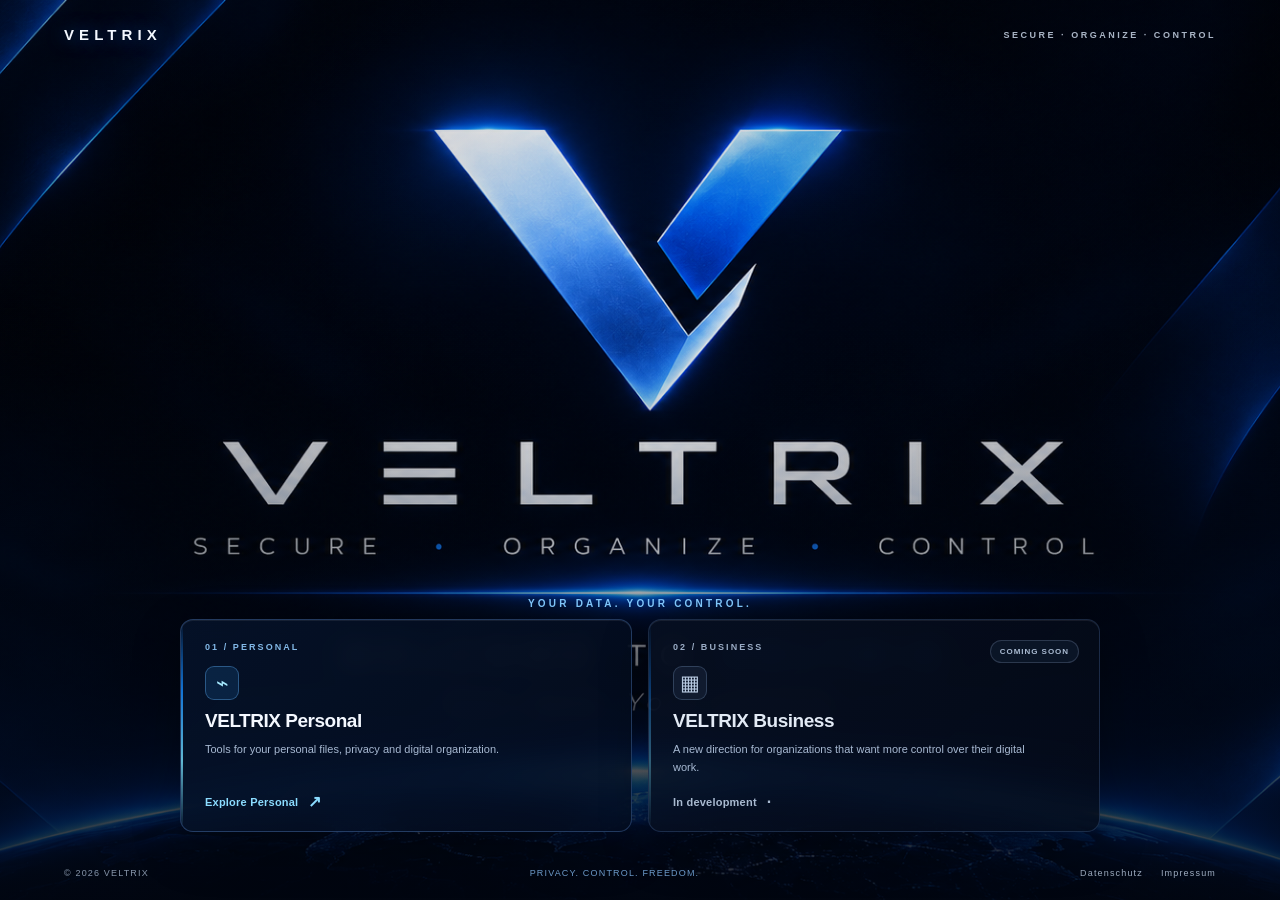
==== commit e93d5fce: "Remove introductory text from choice area Removed introductory text from the choice area." ====
--- a/index.html
+++ b/index.html
@@ -20,9 +20,8 @@
 
     <section class="choice-area" aria-labelledby="choice-title">
       <p class="eyebrow">YOUR DATA. YOUR CONTROL.</p>
-      <h1 id="choice-title">Choose your VELTRIX experience.</h1>
-      <p class="intro">Two areas. One vision: technology built around your control.</p>
-
+      
+    
       <div class="choice-grid">
         <a class="choice-card personal" href="personal.html">
           <span class="card-index">01 / PERSONAL</span>
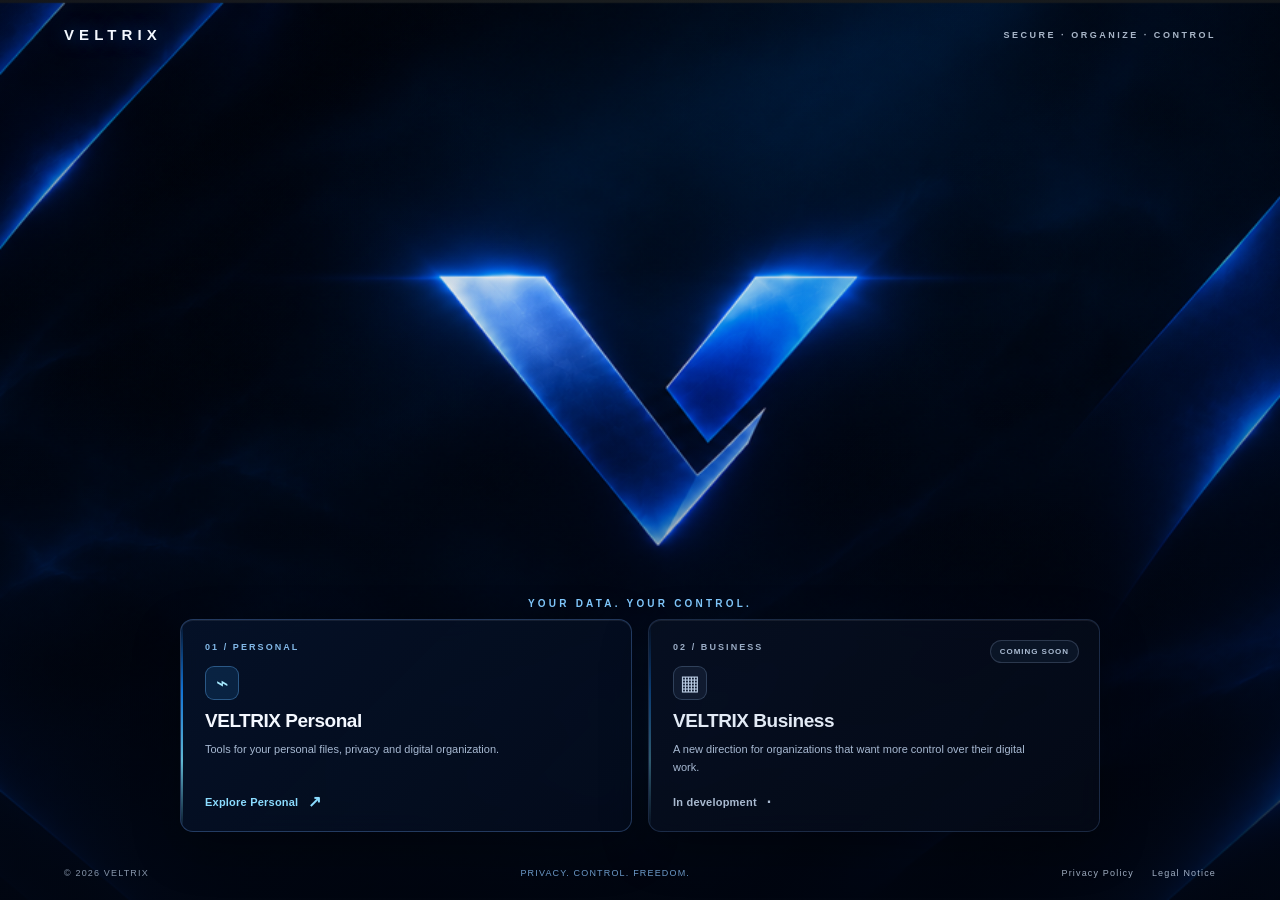
==== commit c7c01034: "Update footer links to English" ====
--- a/index.html
+++ b/index.html
@@ -46,8 +46,8 @@
       <span>© 2026 VELTRIX</span>
       <span class="footer-motto">PRIVACY. CONTROL. FREEDOM.</span>
       <nav aria-label="Rechtliche Informationen">
-        <a href="datenschutz.html">Datenschutz</a>
-        <a href="impressum.html">Impressum</a>
+        <a href="datenschutz.html">Privacy Policy</a>
+        <a href="impressum.html">Legal Notice</a>
       </nav>
     </footer>
   </main>
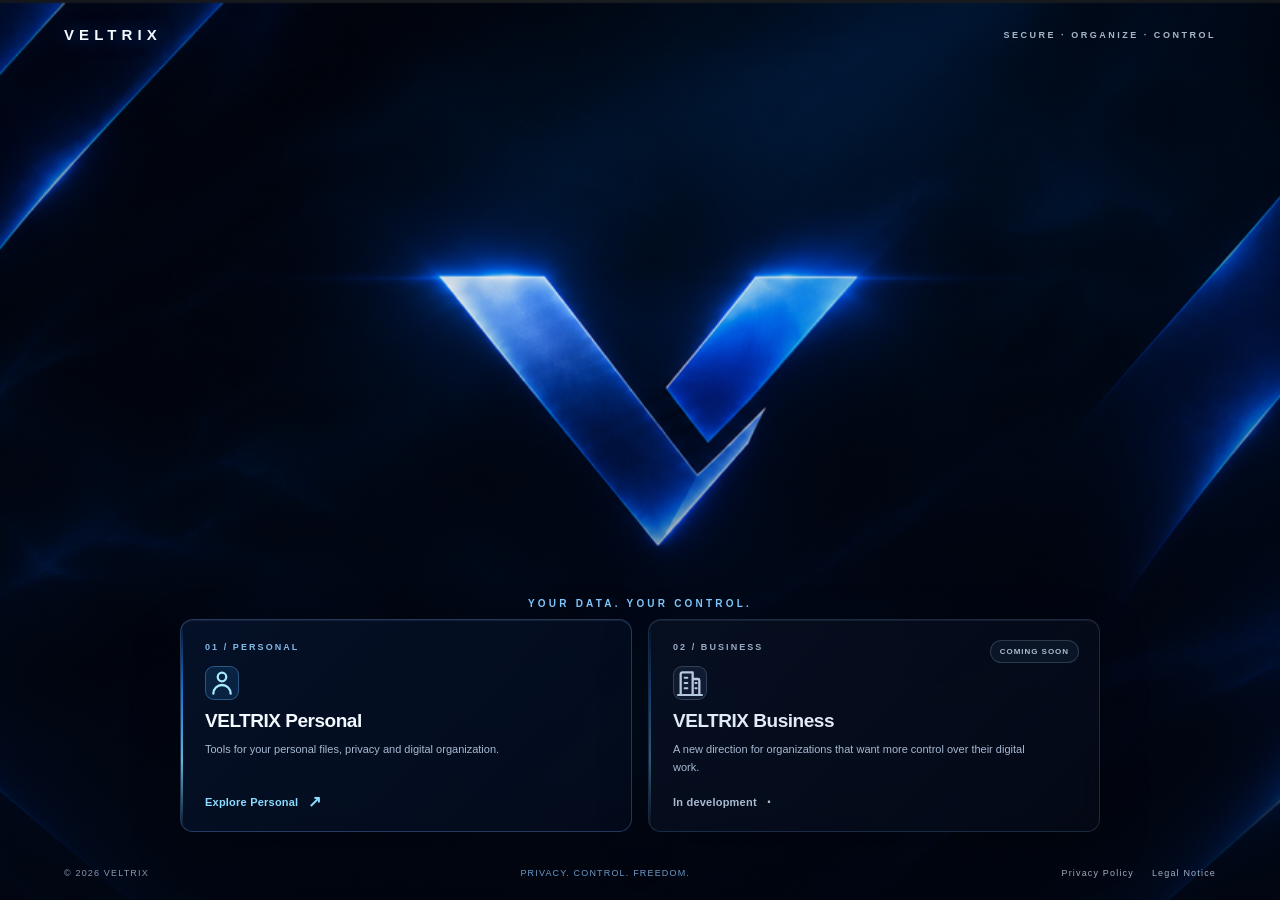
==== commit 5df3459a: "Update business card label and icons in index.html" ====
--- a/index.html
+++ b/index.html
@@ -1,3 +1,4 @@
+
 <!doctype html>
 <html lang="de">
 <head>
@@ -20,20 +21,34 @@
 
     <section class="choice-area" aria-labelledby="choice-title">
       <p class="eyebrow">YOUR DATA. YOUR CONTROL.</p>
-      
-    
+
       <div class="choice-grid">
         <a class="choice-card personal" href="personal.html">
           <span class="card-index">01 / PERSONAL</span>
-          <span class="card-icon" aria-hidden="true">⌁</span>
+
+          <span class="card-icon" aria-hidden="true">
+            <svg viewBox="0 0 24 24" fill="none" xmlns="http://www.w3.org/2000/svg">
+              <circle cx="12" cy="7.5" r="3.2" stroke="currentColor" stroke-width="1.7"/>
+              <path d="M5.5 20C5.5 16.4 8.4 13.5 12 13.5C15.6 13.5 18.5 16.4 18.5 20" stroke="currentColor" stroke-width="1.7" stroke-linecap="round"/>
+            </svg>
+          </span>
+
           <span class="card-title">VELTRIX Personal</span>
           <span class="card-description">Tools for your personal files, privacy and digital organization.</span>
           <span class="card-action">Explore Personal <span aria-hidden="true">↗</span></span>
         </a>
 
-        <article class="choice-card business" aria-label="VELTRIX Business – in Entwicklung">
+        <article class="choice-card business" aria-label="VELTRIX Business – in development">
           <span class="card-index">02 / BUSINESS</span>
-          <span class="card-icon" aria-hidden="true">▦</span>
+
+          <span class="card-icon" aria-hidden="true">
+            <svg viewBox="0 0 24 24" fill="none" xmlns="http://www.w3.org/2000/svg">
+              <path d="M5 21V5.5C5 4.7 5.7 4 6.5 4H14V21" stroke="currentColor" stroke-width="1.7" stroke-linejoin="round"/>
+              <path d="M14 9H18C18.6 9 19 9.4 19 10V21" stroke="currentColor" stroke-width="1.7" stroke-linejoin="round"/>
+              <path d="M8 8H10M8 12H10M8 16H10M16 12H17M16 16H17M3 21H21" stroke="currentColor" stroke-width="1.5" stroke-linecap="round"/>
+            </svg>
+          </span>
+
           <span class="card-title">VELTRIX Business</span>
           <span class="card-description">A new direction for organizations that want more control over their digital work.</span>
           <span class="card-action coming-soon">In development <span aria-hidden="true">·</span></span>
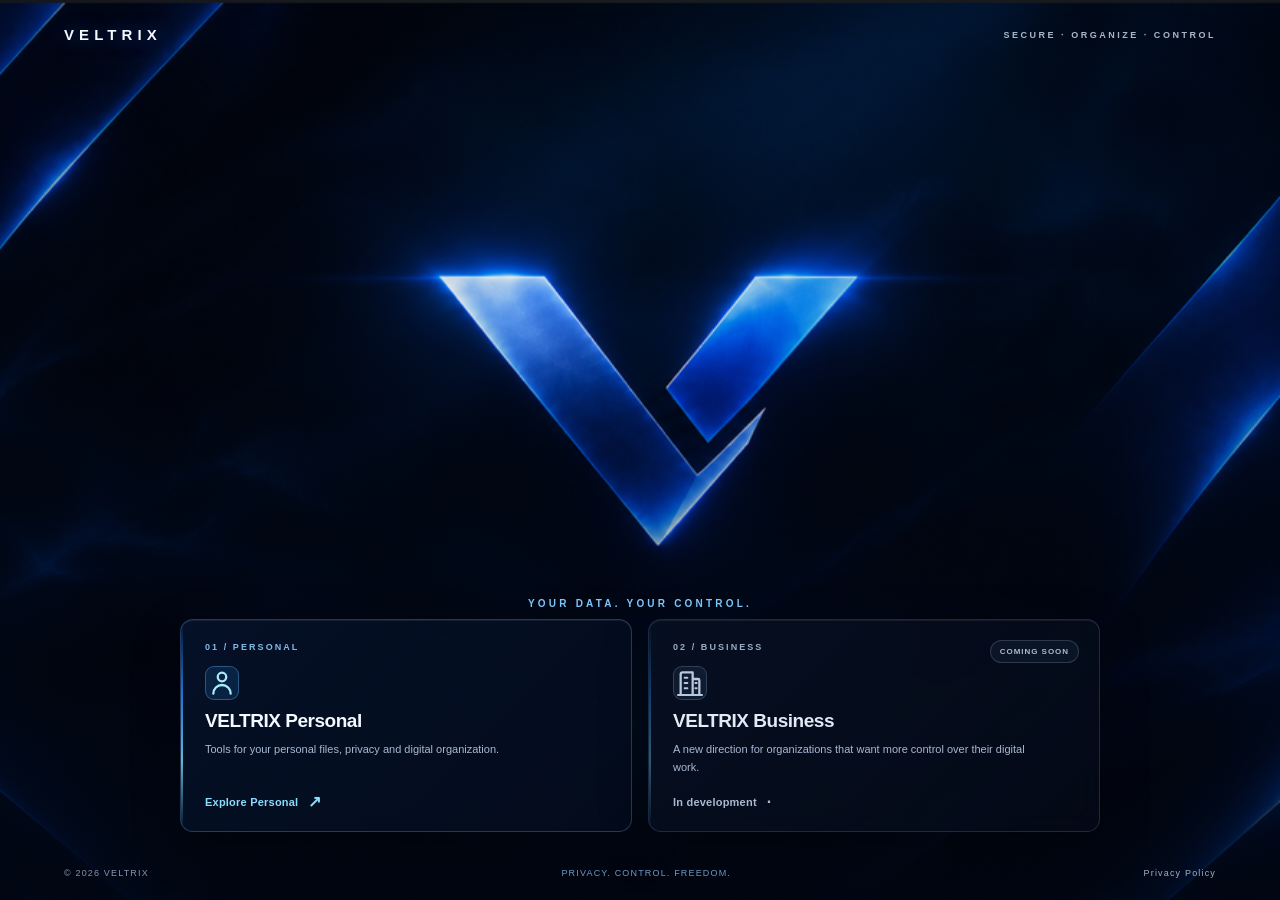
==== commit 15c7487f: "Remove Legal Notice link from footer" ====
--- a/index.html
+++ b/index.html
@@ -62,7 +62,7 @@
       <span class="footer-motto">PRIVACY. CONTROL. FREEDOM.</span>
       <nav aria-label="Rechtliche Informationen">
         <a href="datenschutz.html">Privacy Policy</a>
-        <a href="impressum.html">Legal Notice</a>
+
       </nav>
     </footer>
   </main>
